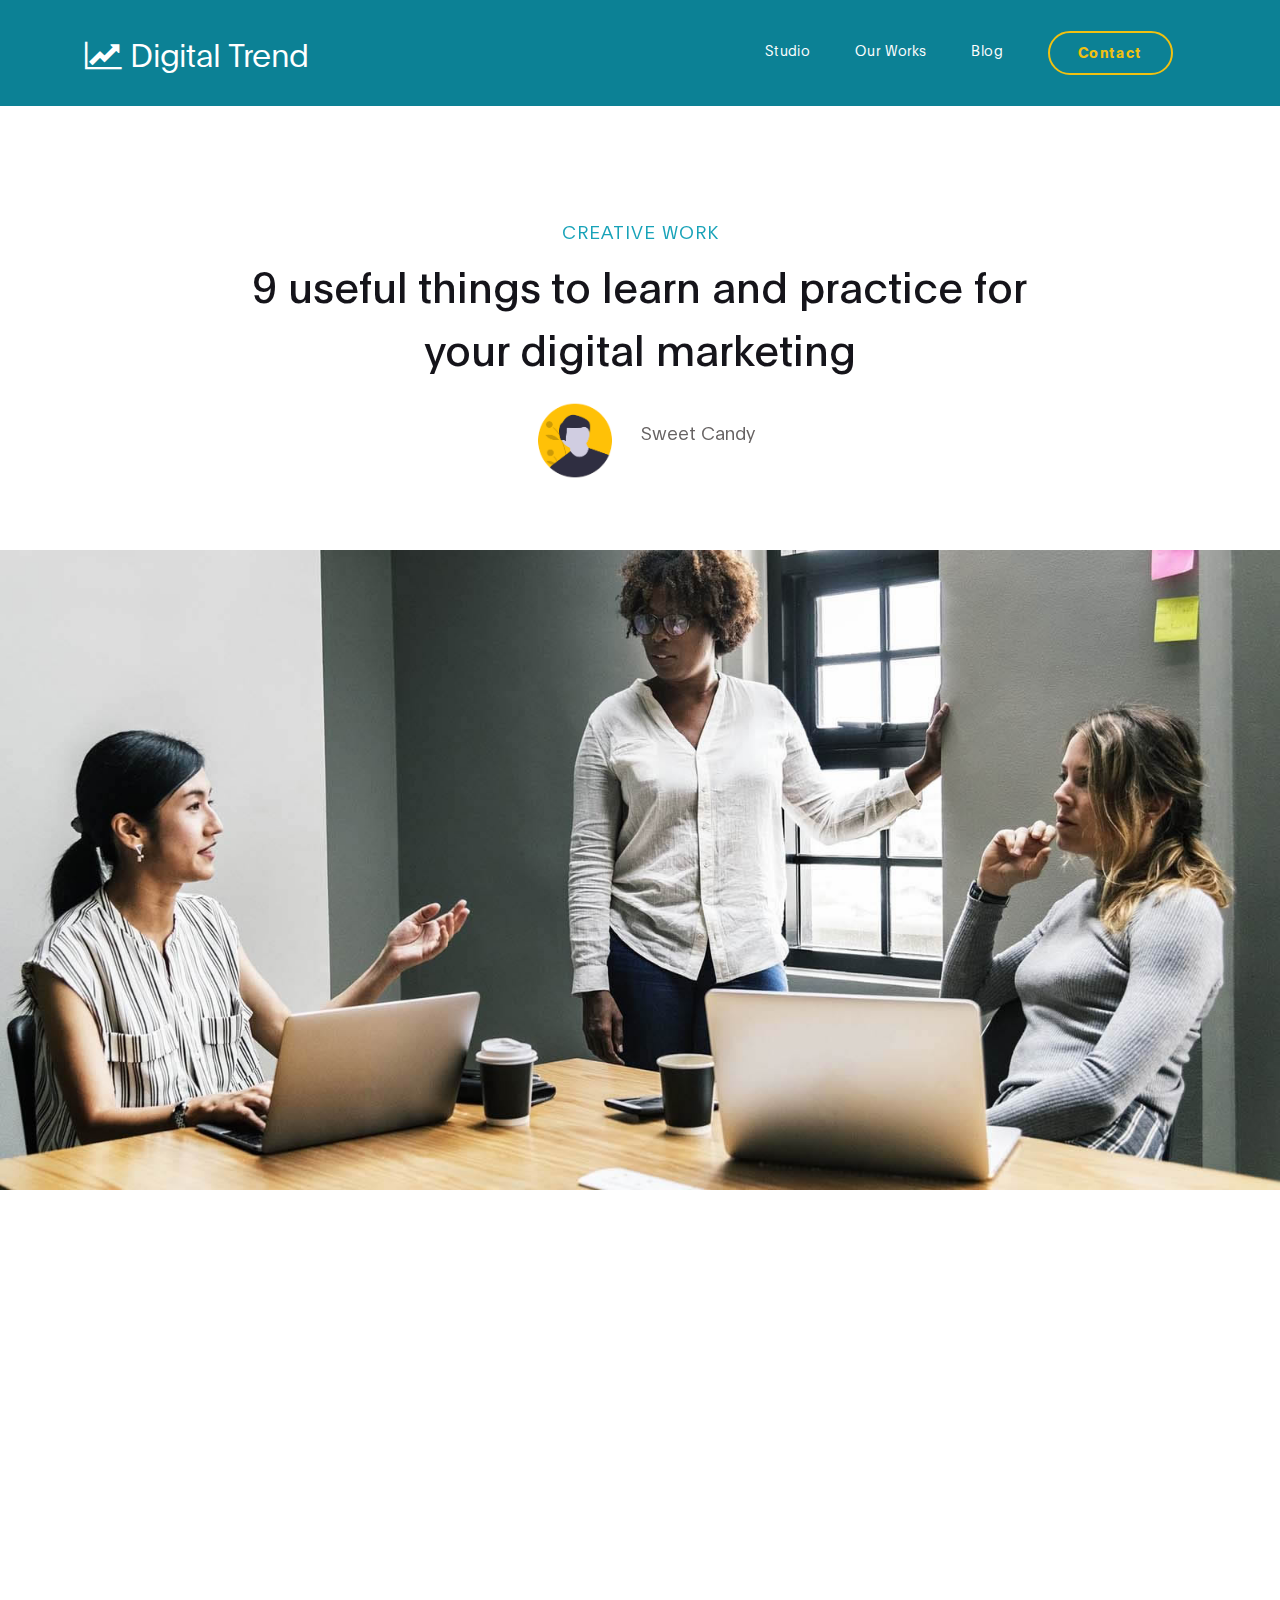
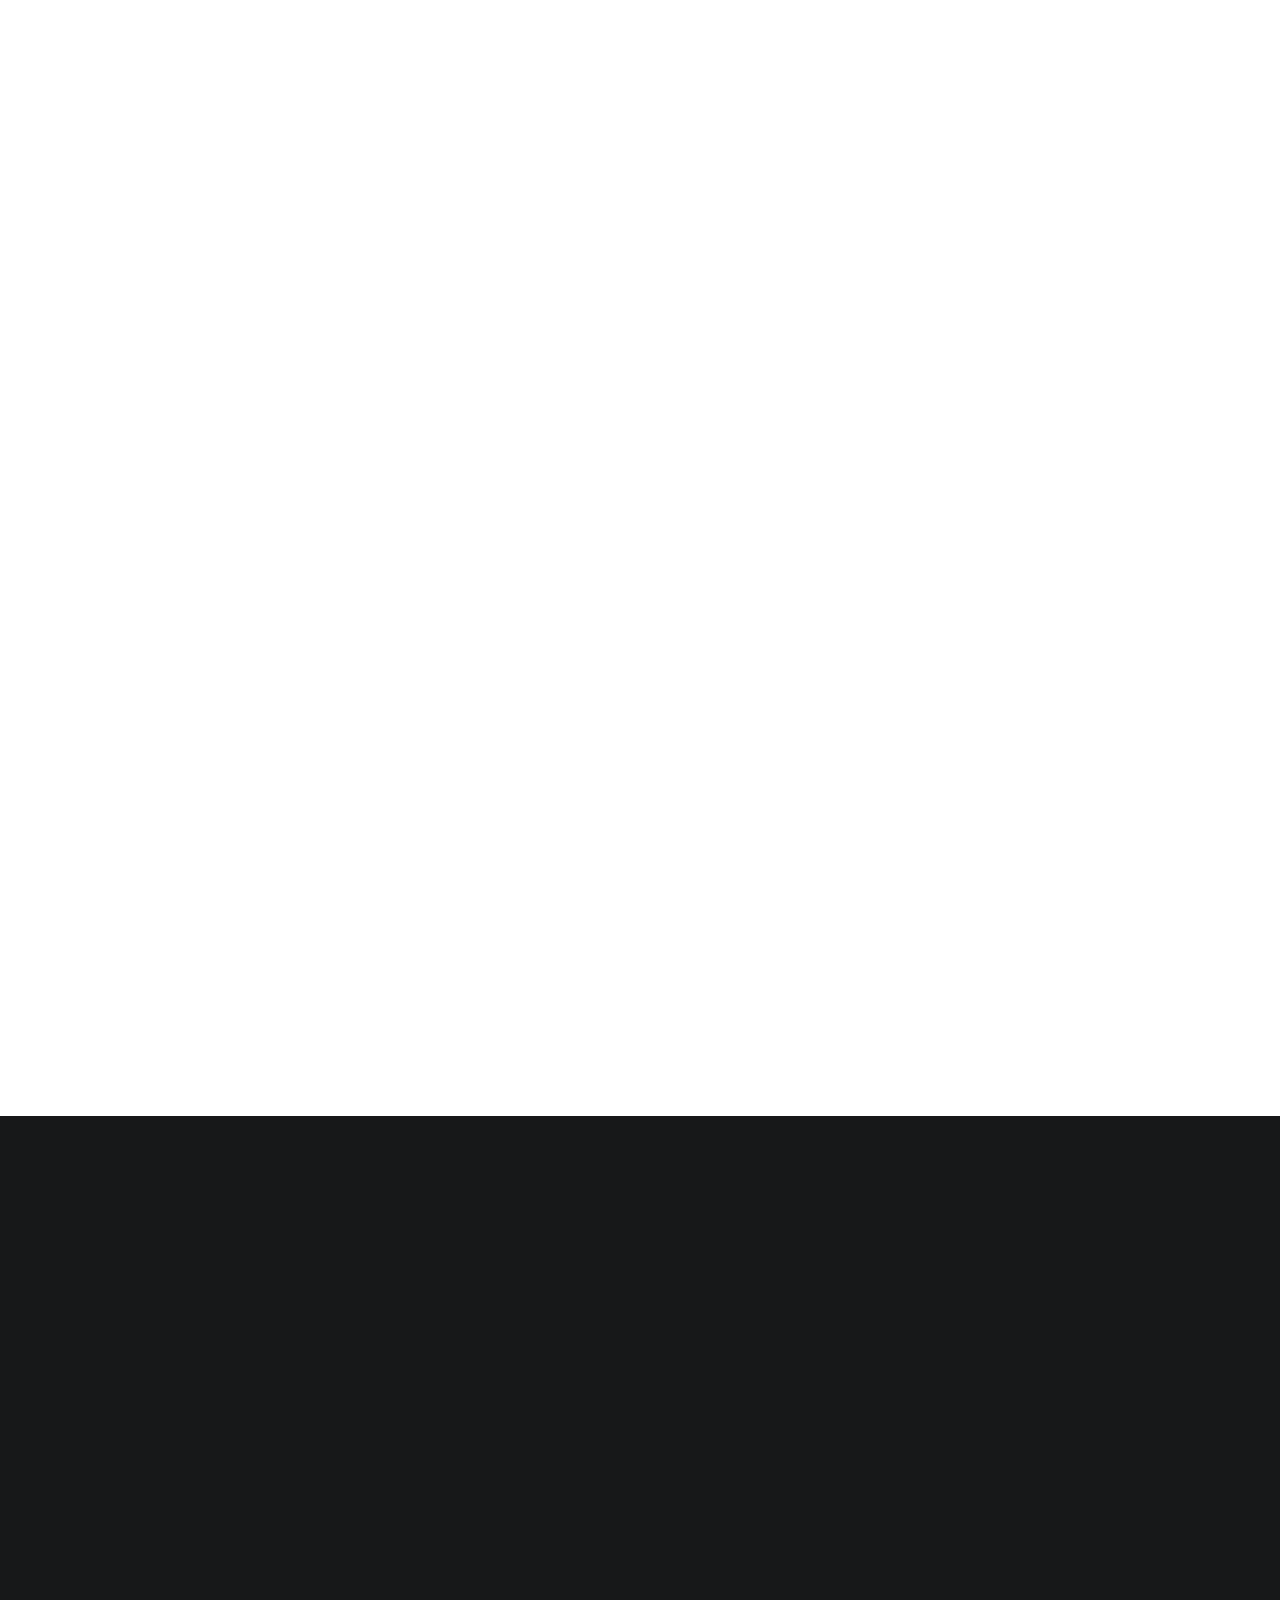
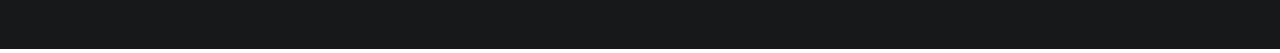
==== blog-detail.html @ d40c6dc2 "Initial commit" ====
<!DOCTYPE html>
<html lang="en">
<head>

     <title>Digital Trend - Blog Detail</title>
<!--

DIGITAL TREND

https://templatemo.com/tm-538-digital-trend

-->
     <meta charset="UTF-8">
     <meta http-equiv="X-UA-Compatible" content="IE=Edge">
     <meta name="description" content="">
     <meta name="keywords" content="">
     <meta name="author" content="">
     <meta name="viewport" content="width=device-width, initial-scale=1, maximum-scale=1">

     <link rel="stylesheet" href="css/bootstrap.min.css">
     <link rel="stylesheet" href="css/font-awesome.min.css">
     <link rel="stylesheet" href="css/aos.css">
     <link rel="stylesheet" href="css/owl.carousel.min.css">
     <link rel="stylesheet" href="css/owl.theme.default.min.css">

     <!-- MAIN CSS -->
     <link rel="stylesheet" href="css/templatemo-digital-trend.css">

</head>
<body>

     <!-- MENU BAR -->
    <nav class="navbar navbar-expand-lg position-relative">
        <div class="container">
            <a class="navbar-brand" href="index.html">
              <i class="fa fa-line-chart"></i>
              Digital Trend
            </a>

            <button class="navbar-toggler" type="button" data-toggle="collapse" data-target="#navbarNav" aria-controls="navbarNav" aria-expanded="false"
                aria-label="Toggle navigation">
                <span class="navbar-toggler-icon"></span>
            </button>

            <div class="collapse navbar-collapse" id="navbarNav">
                <ul class="navbar-nav ml-auto">
                    <li class="nav-item">
                        <a href="index.html#about" class="nav-link">Studio</a>
                    </li>
                    <li class="nav-item">
                        <a href="index.html#project" class="nav-link">Our Works</a>
                    </li>
                    <li class="nav-item">
                        <a href="blog.html" class="nav-link">Blog</a>
                    </li>
                    <li class="nav-item">
                        <a href="contact.html" class="nav-link contact">Contact</a>
                    </li>
                </ul>
            </div>
        </div>
    </nav>


     <!-- BLOG DETAIL -->
     <section class="project-detail section-padding-half">
          <div class="container">
               <div class="row">

                    <div class="col-lg-9 mx-auto col-md-10 col-12 mt-lg-5 text-center" data-aos="fade-up">
                      <h4 class="blog-category text-info">Creative Work</h4>
                      
                      <h1>9 useful things to learn and practice for your digital marketing</h1>

                      <div class="client-info">
                          <div class="d-flex justify-content-center align-items-center mt-3">
                            <img src="images/project/project-detail/male-avatar.png" class="img-fluid" alt="male avatar">

                            <p>Sweet Candy</p>
                          </div>
                      </div>
                    </div>

               </div>
          </div>
     </section>


     <div class="full-image text-center" data-aos="zoom-in">
       <img src="images/blog/blog-header-image.jpg" class="img-fluid" alt="blog header">
     </div>


     <!-- BLOG DETAIL -->
     <section class="project-detail">
          <div class="container">
               <div class="row">

                  <div class="col-lg-9 mx-auto col-md-11 col-12 my-5 pt-3" data-aos="fade-up">

                    <h2 class="mb-3">Etiam quis metus elementum, tempor risus vel, condimentum orci.</h2>

                    <p>Mauris in convallis nunc, non facilisis arcu. Nunc sapien nulla, interdum at diam non, aliquam vestibulum leo. Fusce laoreet malesuada ante, consectetur consequat ante tempor et. Quisque ac risus ligula.</p>

                    <p>Suspendisse bibendum tortor at est placerat auctor. Phasellus tortor est, bibendum eu ex eu, tincidunt efficitur nunc. Orci varius natoque penatibus et magnis dis parturient montes, nascetur ridiculus mus.</p>

                    <ul class="list-detail py-3">
                      <li><span>Quisque at condimentum est. Duis sollicitudin urna id elit pulvinar placerat. Ut ac dui in ex vulputate dictum.</span></li>

                      <li><span>Mauris vitae tellus nisi. Morbi rutrum lacus sit amet volutpat viverra.</span></li>

                      <li><span> Integer maximus sem ut ipsum blandit elementum. Nullam sollicitudin accumsan commodo.</span></li>
                    </ul>

                    <p>Sed leo nisl, posuere at molestie ac, suscipit auctor mauris. Etiam quis metus elementum, tempor risus vel, condimentum orci.</p>

                    <h2 class="mt-5 mb-3">Curabitur tempus vel libero lobortis feugiat</h2>

                    <p>Orci varius natoque penatibus et magnis dis parturient montes, nascetur ridiculus mus. Mauris in convallis nunc, non facilisis arcu. Nunc sapien nulla, interdum at diam non, aliquam vestibulum leo.</p>

                    <blockquote>Phasellus dapibus ex sed dolor blandit, efficitur iaculis ipsum scelerisque. Cras elementum nibh id felis sagittis, sit amet pellentesque ligula porttitor. Fusce laoreet malesuada ante, consectetur consequat ante tempor et. Quisque ac risus ligula.</blockquote>
                    </div>
               </div>

              <div class="col-lg-8 mx-auto mb-5 pb-5 col-12" data-aos="fade-up">

                <h3 class="my-3" data-aos="fade-up">Leave a comment</h3>

                <form action="#" method="get"  class="contact-form" data-aos="fade-up" data-aos-delay="300" role="form">
                  <div class="row">
                    <div class="col-lg-6 col-12">
                      <input type="text" class="form-control" name="name" placeholder="Name">
                    </div>

                    <div class="col-lg-6 col-12">
                      <input type="email" class="form-control" name="email" placeholder="Email">
                    </div>

                    <div class="col-lg-12 col-12">
                      <textarea class="form-control" rows="6" name="message" placeholder="Message"></textarea>
                    </div>

                    <div class="col-lg-5 mx-auto col-7">
                      <button type="submit" class="form-control" id="submit-button" name="submit">Submit Comment</button>
                    </div>
                  </div>
                </form>
              </div>
              
          </div>
          
     </section>


    <footer class="site-footer">
      <div class="container">
        <div class="row">

          <div class="col-lg-5 mx-lg-auto col-md-8 col-10">
            <h1 class="text-white" data-aos="fade-up" data-aos-delay="100">We make creative <strong>brands</strong> only.</h1>
          </div>

          <div class="col-lg-3 col-md-6 col-12" data-aos="fade-up" data-aos-delay="200">
            <h4 class="my-4">Contact Info</h4>

            <p class="mb-1">
              <i class="fa fa-phone mr-2 footer-icon"></i> 
              +99 080 070 4224
            </p>

            <p>
              <a href="#">
                <i class="fa fa-envelope mr-2 footer-icon"></i>
                hello@company.com
              </a>
            </p>
          </div>

          <div class="col-lg-3 col-md-6 col-12" data-aos="fade-up" data-aos-delay="300">
            <h4 class="my-4">Our Studio</h4>

            <p class="mb-1">
              <i class="fa fa-home mr-2 footer-icon"></i> 
              Av. Lúcio Costa - Barra da Tijuca, Rio de Janeiro - RJ, Brazil
            </p>
          </div>

          <div class="col-lg-4 mx-lg-auto text-center col-md-8 col-12" data-aos="fade-up" data-aos-delay="400">
            <p class="copyright-text">Copyright &copy; 2020 Your Company
            <br>
            <a rel="nofollow noopener" href="https://templatemo.com">Design: TemplateMo</a></p>
          </div>

          <div class="col-lg-4 mx-lg-auto col-md-6 col-12" data-aos="fade-up" data-aos-delay="500">
            
            <ul class="footer-link">
              <li><a href="#">Stories</a></li>
              <li><a href="#">Work with us</a></li>
              <li><a href="#">Privacy</a></li>
            </ul>
          </div>

          <div class="col-lg-3 mx-lg-auto col-md-6 col-12" data-aos="fade-up" data-aos-delay="600">
            <ul class="social-icon">
              <li><a href="#" class="fa fa-instagram"></a></li>
              <li><a href="#" class="fa fa-twitter"></a></li>
              <li><a href="#" class="fa fa-dribbble"></a></li>
              <li><a href="#" class="fa fa-behance"></a></li>
            </ul>
          </div>

        </div>
      </div>
    </footer>


     <!-- SCRIPTS -->
     <script src="js/jquery.min.js"></script>
     <script src="js/bootstrap.min.js"></script>
     <script src="js/aos.js"></script>
     <script src="js/owl.carousel.min.js"></script>
     <script src="js/custom.js"></script>

</body>
</html>
---- css/templatemo-digital-trend.css ----
/*

DIGITAL TREND

https://templatemo.com/tm-538-digital-trend

*/
  
  @font-face {
      font-family: 'Plain-Regular';
      src: url('../fonts/Plain-Regular.woff2') format('woff2'),
          url('../fonts/Plain-Regular.woff') format('woff');
      font-weight: normal;
      font-style: normal;
  }

  @font-face {
      font-family: 'Plain-Light';
      src: url('../fonts/Plain-Light.woff2') format('woff2'),
          url('../fonts/Plain-Light.woff') format('woff');
      font-weight: bold;
      font-style: normal;
  }

  @font-face {
      font-family: 'Plain-Bold';
      src: url('../fonts/Plain-Bold.woff2') format('woff2'),
          url('../fonts/Plain-Bold.woff') format('woff');
      font-weight: bold;
      font-style: normal;
  }

  :root {
    --primary-color:        #057a8d;
    --secondary-color:      #f1c111;
    --white-color:          #ffffff;
    --dark-color:           #171819;
    --project-bg:           #f0f8ff;
    --menu-bg:              #0c8195;

    --title-color:          #15141a;
    --gray-color:           #909090;
    --link-color:           #404040;
    --p-color:              #666262;

    --base-font-family:     'Plain-Light', sans-serif;
    --title-font-family:    'Plain-Regular', sans-serif;
    --font-bold-family:     'Plain-Bold', sans-serif;
    --font-weight-bold:     bold;

    --h1-font-size:         42px;
    --h2-font-size:         32px;
    --h3-font-size:         24px;
    --p-font-size:          18px;
    --base-font-size:       16px;
    --menu-font-size:       14px;

    --border-radius-large:  100px;
    --border-radius-small:  5px;
  }

  body {
    background: var(--white-color);
    font-family: var(--base-font-family);
  }


  /*---------------------------------------
     TYPOGRAPHY              
  -----------------------------------------*/

  h1,h2,h3,h4,h5,h6 {
    font-family: var(--title-font-family);
    line-height: inherit;
  }

  h1 {
    color: var(--title-color);
    font-size: var(--h1-font-size);
  }

  h2 {
    font-size: var(--h2-font-size);
    font-weight: 100;
  }

  h3 {
    font-size: var(--h3-font-size);
    font-weight: 100;
    margin-bottom: 0;
  }

  h4 {
    color: var(--gray-color);
    font-family: var(--base-font-family);
    font-size: var(--p-font-size);
    letter-spacing: 1px;
    text-transform: uppercase;
  }

  p {
    color: var(--p-color);
    font-size: var(--p-font-size);
    line-height: 1.5em;
  }

  b, 
  strong {
    letter-spacing: 0;
    color: var(--secondary-color);
  }


  /*  BLOCKQUOTES */
  .quote {
    position: relative;
    margin: 0;
  }

  .quote::after {
    content: "“";
    position: absolute;
    bottom: -80px;
    left: 20px;
    font-family: times;
    color: var(--gray-color);
    font-weight: var(--font-weight-bold);
    font-size: 14em;
    line-height: 0;
    opacity: 0.10;
  }

  blockquote {
    border-left: 5px solid rgba(0,0,0,0.05);
    display: block;
    margin: 42px 0;
    padding: 14px 22px;
    color: rgba(0,0,0,0.5);
  }


  /* BUTTON */
  .custom-btn {
    background: transparent;
    border: 2px solid var(--dark-color);
    border-radius: var(--border-radius-large);
    padding: 12px 26px 14px 26px;
    color: var(--dark-color);
    font-family: var(--title-font-family);
    font-size: var(--p-font-size);
    white-space: nowrap;
  }

  .custom-btn.btn-bg {
    background: var(--white-color);
    color: var(--primary-color);
    border-color: transparent;
	transition: all .3s ease;
  }
  
  .custom-btn:hover,
  .custom-btn:focus {
    background: var(--dark-color);
    color: var(--white-color);
    border-color: transparent;
  }


  /*---------------------------------------
     GENERAL               
  -----------------------------------------*/

  * {
    -webkit-box-sizing: border-box;
    -moz-box-sizing: border-box;
    box-sizing: border-box;
  }

  *::before,
  *::after {
    -webkit-box-sizing: border-box;
    -moz-box-sizing: border-box;
    box-sizing: border-box;
  }

  a {
    color: var(--link-color);
    font-weight: normal;
    text-decoration: none;
  }

  a:hover, 
  a:active, 
  a:focus {
    color: var(--secondary-color);
    outline: none;
    text-decoration: none;
  }

  ::selection {
    background: var(--secondary-color);
    color: var(--white-color);
  }

  .section-padding {
    padding: 8em 0;
  }
  .section-padding-half {
    padding: 4em 0;
  }

  .google-map iframe {
    display: block;
    width: 100%;
  }



  /*---------------------------------------
    MENU             
  -----------------------------------------*/

  .navbar {
    background: var(--menu-bg);
    z-index: 2;
    top: 0;
    right: 0;
    left: 0;
    padding: 1.5em;
  }

  .navbar-brand {
    color: var(--white-color);
    font-size: var(--h2-font-size);
  }

  .nav-link {
    color: var(--white-color);
    font-size: var(--menu-font-size);
    letter-spacing: 0.4px;
    margin: 0 1.6em;
    padding: 0.6em;
  }

  .nav-link.active,
  .nav-link:hover {
    color: var(--secondary-color);
  }

  .navbar-expand-lg .navbar-nav .nav-link {
    padding-right: 0;
    padding-left: 0;
  }

  .navbar-expand-lg .navbar-nav .nav-link.contact {
    border: 2px solid var(--secondary-color);
    border-radius: var(--border-radius-large);
    color: var(--secondary-color);
    font-family: var(--font-bold-family);
    padding: 0.6em 2em 0.8em 2em;
  }

  .navbar-expand-lg .navbar-nav .nav-link.contact:hover,
  .navbar-expand-lg .navbar-nav .nav-link.contact.active {
    background: var(--secondary-color);
    color: var(--white-color);
  }

  .navbar-nav .navbar-toggler-icon {
    background: none;
  }

  .navbar-toggler {
    border: 0;
    padding: 0;
    cursor: pointer;
    margin: 0 10px 0 0;
    width: 30px;
    height: 35px;
    outline: none;
  }

  .navbar-toggler:focus {
    outline: none;
  }

  .navbar-toggler[aria-expanded="true"] .navbar-toggler-icon {
    background: transparent;
  }

  .navbar-toggler[aria-expanded="true"] .navbar-toggler-icon::before,
  .navbar-toggler[aria-expanded="true"] .navbar-toggler-icon::after {
    transition: top 300ms 50ms ease, -webkit-transform 300ms 350ms ease;
    transition: top 300ms 50ms ease, transform 300ms 350ms ease;
    transition: top 300ms 50ms ease, transform 300ms 350ms ease, -webkit-transform 300ms 350ms ease;
    top: 0;
  }

  .navbar-toggler[aria-expanded="true"] .navbar-toggler-icon::before {
    transform: rotate(45deg);
  }

  .navbar-toggler[aria-expanded="true"] .navbar-toggler-icon::after {
    transform: rotate(-45deg);
  }

  .navbar-toggler .navbar-toggler-icon {
    background: var(--white-color);
    transition: background 10ms 300ms ease;
    display: block;
    width: 30px;
    height: 2px;
    position: relative;
  }

  .navbar-toggler .navbar-toggler-icon::before,
  .navbar-toggler .navbar-toggler-icon::after {
    transition: top 300ms 350ms ease, -webkit-transform 300ms 50ms ease;
    transition: top 300ms 350ms ease, transform 300ms 50ms ease;
    transition: top 300ms 350ms ease, transform 300ms 50ms ease, -webkit-transform 300ms 50ms ease;
    position: absolute;
    right: 0;
    left: 0;
    background: var(--white-color);
    width: 30px;
    height: 2px;
    content: '';
  }

  .navbar-toggler .navbar-toggler-icon::before {
    top: -8px;
  }

  .navbar-toggler .navbar-toggler-icon::after {
    top: 8px;
  }



  /*---------------------------------------
     HERO              
  -----------------------------------------*/

  .hero {
    position: relative;
    padding: 5em 0;
    overflow: hidden;
  }

  .hero-bg {
    background: linear-gradient(170deg, var(--primary-color) 64%, var(--white-color) 30%);
  }

  .hero-image {
    position: relative;
    top: 2em;
  }



  /*---------------------------------------
     PROJECT              
  -----------------------------------------*/

  .project {
    background: var(--project-bg);
  }

  .project-wrapper {
    position: relative;
  }

  .project-wrapper img {
    border-radius: var(--border-radius-small);
  }

  .project-info {
    background: var(--white-color);
    border-radius: var(--border-radius-small);
    position: absolute;
    bottom: 32px;
    right: 32px;
    left: 32px;
    width: 90%;
    padding: 32px;
  }

  .project-info small {
    font-family: Plain-Bold;
    color: var(--gray-color);
    position: relative;
    top: 2px;
  }

  .project-info a {
    color: var(--primary-color);
  }

  .project-info .project-icon {
    background: var(--primary-color);
  }

  .project-icon {
    position: absolute;
    right: 30px;
    top: 40px;
    background: var(--dark-color);
    border-radius: var(--border-radius-large);
    color: var(--white-color);
    font-size: var(--h2-font-size);
    width: 40px;
    height: 40px;
    line-height: 40px;
    text-align: center;
    padding-left: 5px;
  }

  .owl-theme .owl-dots .owl-dot {
    outline: none;
  }

  .owl-theme .owl-dots .owl-dot span {
    background: var(--gray-color);
    width: 50px;
    height: 3px;
    margin:  35px 5px;
  }

  .owl-theme .owl-dots .owl-dot.active span, 
  .owl-theme .owl-dots .owl-dot:hover span {
    background: var(--secondary-color);
  }

  .list-detail {
    margin-left: 1em;
    padding-left: 1em;
    position: relative;
  }

  .list-detail li {
    display: block;
    list-style: none;
    margin: 0.6em 0 0 0.8em;
  }

  .list-detail li::before {
    content: "";
    width: 0;
    height: 0;
    border-width: 0 16px 16px 0;
    border-color: transparent var(--secondary-color) transparent transparent;
    border-style: solid;
    position: absolute;
    left: 0;
  }

  .list-detail span {
    position: relative;
    bottom: 5px;
  }

  .client-info img {
    width: 100px;
    margin-right: 1em;
  }



  /*---------------------------------------
      ABOUT            
  -----------------------------------------*/

  .about {
    position: relative;
    overflow: hidden;
  }

  .about-image img {
    display: block;
    margin: 0 auto;
  }



  /*---------------------------------------
      BLOG            
  -----------------------------------------*/

  .blog-header {
    border-radius: var(--border-radius-small);
    position: relative;
    overflow: hidden;
  }

  .blog-header img {
    border-radius: var(--border-radius-small);
    display: block;
  }

  .blog-header-info {
    background: linear-gradient(transparent,rgba(0,0,0,0.95));
    position: absolute;
    right: 0;
    left: 0;
    bottom: 0;
    padding: 2em;
  }

  .blog-header-info h3 {
    max-width: 80%;
  }

  .blog-header-info a {
    color: var(--white-color);
  }

  .blog-header-info a:hover {
    color: var(--secondary-color);
  }

  .blog-sidebar img {
    border-radius: var(--border-radius-small);
    width: 159px;
    margin-right: 22px;
  }

  .blog-sidebar h3 {
    font-size: 18px;
  }



  /*---------------------------------------
     CONTACT              
  -----------------------------------------*/

  .newsletter-form .form-control,
  .contact-form .form-control {
    box-shadow: none;
    background: var(--project-bg);
    border: 0;
    padding: 1.7em 1.3em;
    margin: 14px 0;
  }

  .newsletter-form button,
  .contact-form #submit-button {
    background: var(--primary-color);
    border-radius: var(--border-radius-large);
    color: var(--white-color);
    cursor: pointer;
    font-size: var(--p-font-size);
    line-height: 0px;
    padding: 1.5em 1.3em;
  }

  .newsletter-form button {
    background: var(--secondary-color);
  }



  /*---------------------------------------
     FOOTER              
  -----------------------------------------*/

  .site-footer {
    background: var(--dark-color);
    padding: 7em 0 6em 0;
  }

  .site-footer a {
    color: var(--p-color);
  }

  .site-footer a:hover,
  .footer-icon {
    color: var(--secondary-color);
  }

  .footer-link li {
    display: inline-block;
    list-style: none;
    margin: 0 10px;
  }

  .copyright-text,
  .footer-link,
  .site-footer .social-icon {
    margin-top: 6em;
  }

  .copyright-text {
    margin-top: 5.3em;
  }



  /*---------------------------------------
     SOCIAL ICON              
  -----------------------------------------*/

  .social-icon {
    position: relative;
    padding: 0;
    margin: 4em 0 0 0;
  }

  .social-icon li {
    display: inline-block;
    list-style: none;
  }

  .social-icon li a {
    text-decoration: none;
    display: inline-block;
    font-size: var(--base-font-size);
    margin: 10px;
    text-align: center;
  }



  /*---------------------------------------
     RESPONSIVE STYLES              
  -----------------------------------------*/

  @media screen and (min-width: 1200px) {

    .about-info h2 {
      max-width: 70%;
    }
  }

  @media screen and (min-width: 991px) {

    .project h2 {
      max-width: 32%;
      margin: 0 auto;
    }
  }

  @media screen and (max-width: 991px) {

    .hero {
      padding-top: 14em;
    }

    .hero-text {
      bottom: 2em;
    }

    .navbar {
      padding: 1em;
    }

    .navbar-collapse {
      text-align: center;
      padding: 2.5em 0;
    }

    .nav-link {
      display: inline-block;
    }

    .navbar-expand-lg .navbar-nav .nav-link.contact {
      margin: 1em 0;
    }

    .copyright-text, 
    .footer-link, 
    .site-footer .social-icon {
      margin-top: 3em;
      padding: 0;
      text-align: left;
    }
  }

  @media screen and (max-width: 767px) {

    h1 {
      font-size: 36px;
    }

    h2 {
      font-size: 28px;
    }

    h3 {
      font-size: 22px;
    }

    .project-info {
      right: 0;
      left: 0;
      margin: 0 auto;
    }

    .footer-link, 
    .site-footer .social-icon {
      margin-top: 1em;
    }

    .copyright-text {
      margin: 2.5em 0 1em 0;
    }

    .footer-link li {
      margin-left: 0;
    }
  }
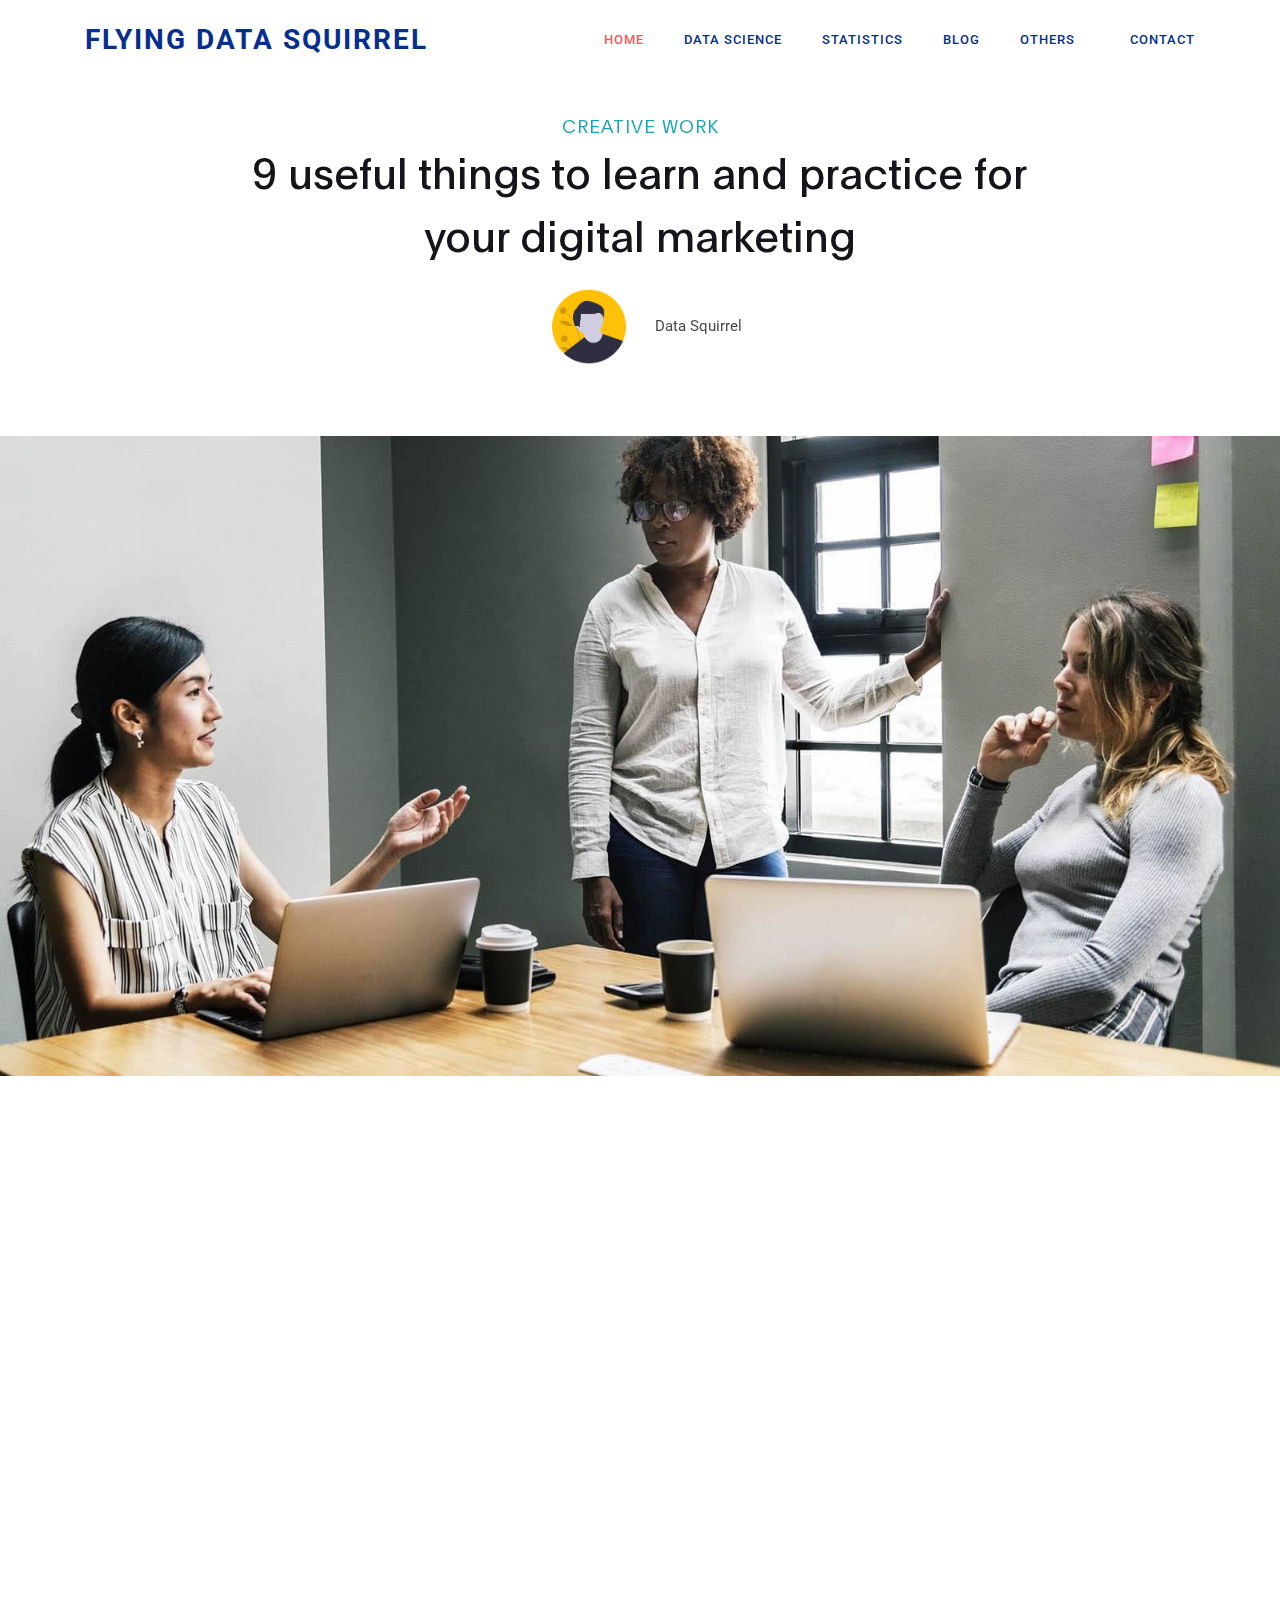
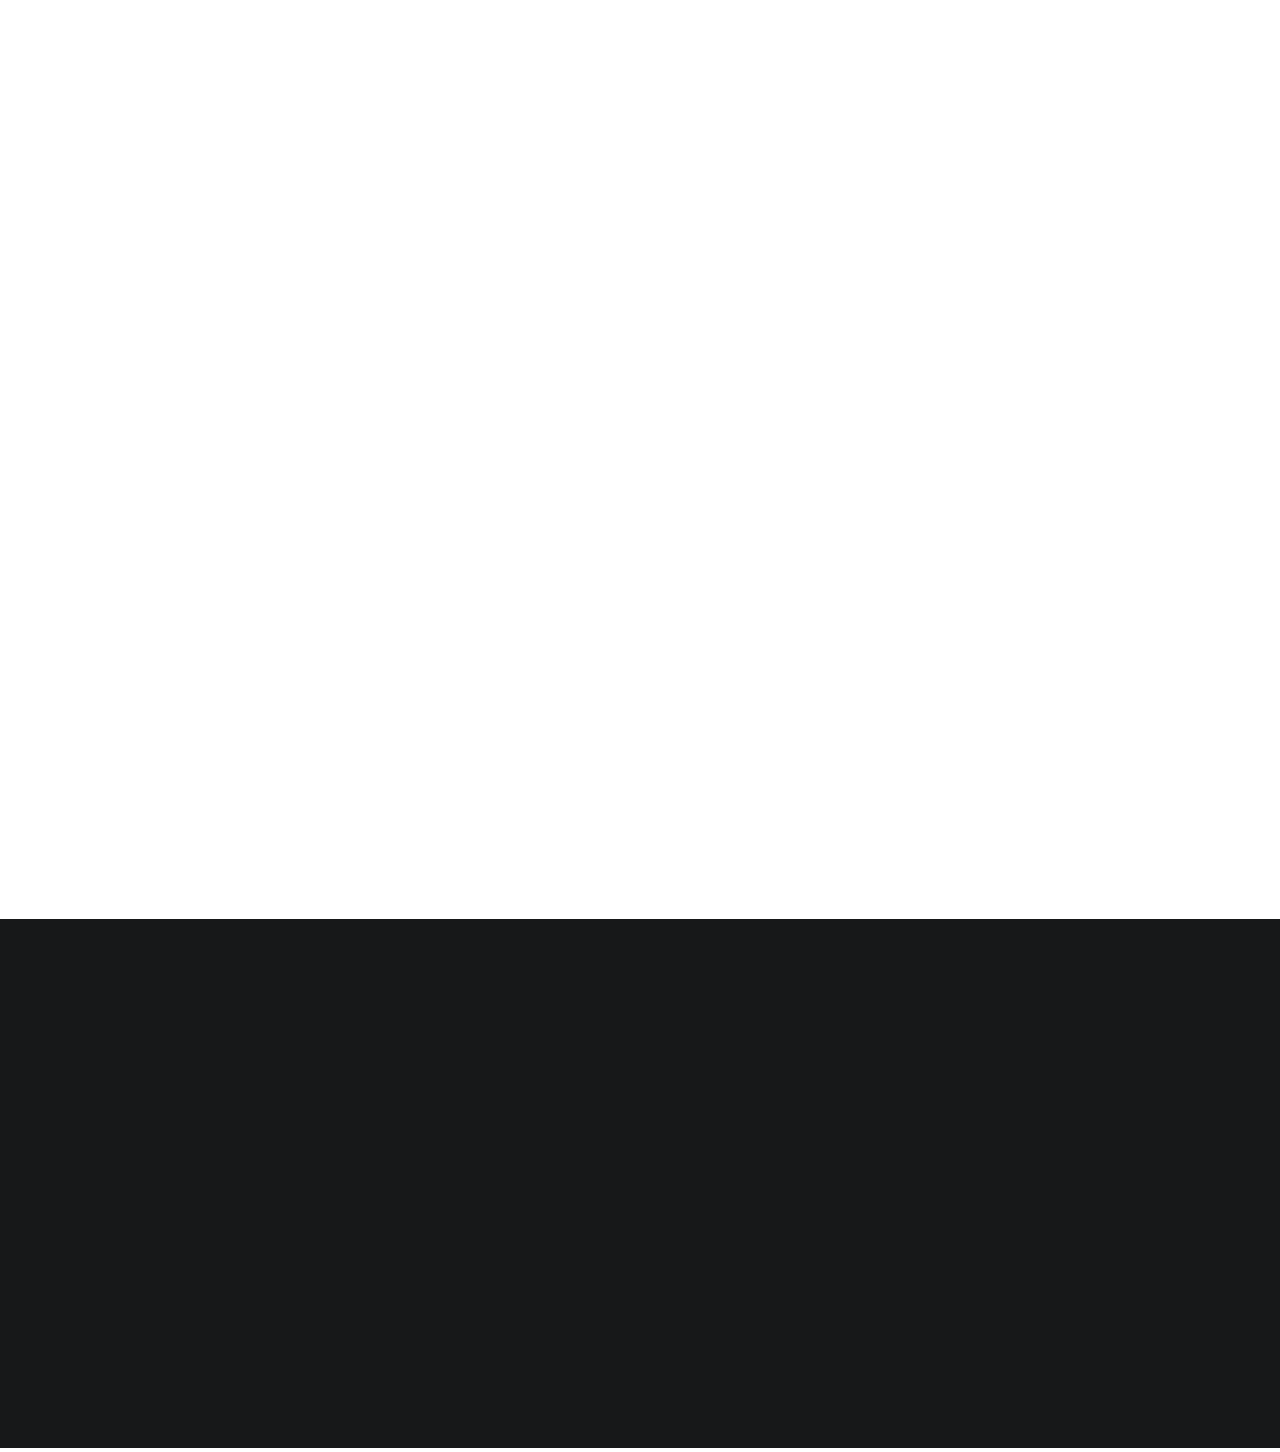
==== commit bd719027: "make some changes" ====
--- a/blog-detail.html
+++ b/blog-detail.html
@@ -2,7 +2,7 @@
 <html lang="en">
 <head>
 
-     <title>Digital Trend - Blog Detail</title>
+     <title>Flying Data Squirrel</title>
 <!--
 
 DIGITAL TREND
@@ -22,44 +22,55 @@
      <link rel="stylesheet" href="css/aos.css">
      <link rel="stylesheet" href="css/owl.carousel.min.css">
      <link rel="stylesheet" href="css/owl.theme.default.min.css">
+	 
+	 <link rel="stylesheet" type="text/css" href="css/bootstrap.min.css">
+    <link rel="stylesheet" type="text/css" href="css/font-awesome.css">
+    <link rel="stylesheet" type="text/css" href="css/templatemo-art-factory.css">
+    <link rel="stylesheet" type="text/css" href="css/owl-carousel.css">
 
      <!-- MAIN CSS -->
      <link rel="stylesheet" href="css/templatemo-digital-trend.css">
+	 <link rel="stylesheet" type="text/css" href="css/templatemo-art-factory.css">
 
 </head>
 <body>
 
-     <!-- MENU BAR -->
-    <nav class="navbar navbar-expand-lg position-relative">
+    <!-- MENU BAR -->
+   <!-- ***** Header Area Start ***** -->
+    <header class="header-area header-sticky">
         <div class="container">
-            <a class="navbar-brand" href="index.html">
-              <i class="fa fa-line-chart"></i>
-              Digital Trend
-            </a>
-
-            <button class="navbar-toggler" type="button" data-toggle="collapse" data-target="#navbarNav" aria-controls="navbarNav" aria-expanded="false"
-                aria-label="Toggle navigation">
-                <span class="navbar-toggler-icon"></span>
-            </button>
-
-            <div class="collapse navbar-collapse" id="navbarNav">
-                <ul class="navbar-nav ml-auto">
-                    <li class="nav-item">
-                        <a href="index.html#about" class="nav-link">Studio</a>
-                    </li>
-                    <li class="nav-item">
-                        <a href="index.html#project" class="nav-link">Our Works</a>
-                    </li>
-                    <li class="nav-item">
-                        <a href="blog.html" class="nav-link">Blog</a>
-                    </li>
-                    <li class="nav-item">
-                        <a href="contact.html" class="nav-link contact">Contact</a>
-                    </li>
-                </ul>
+            <div class="row">
+                <div class="col-12">
+                    <nav class="main-nav">
+                        <!-- ***** Logo Start ***** -->
+                        <a href="index.html" class="logo1">Flying Data Squirrel</a>
+                        <!-- ***** Logo End ***** -->
+                        <!-- ***** Menu Start ***** -->
+                        <ul class="nav">
+                            <li class="scroll-to-section"><a href="#welcome" class="active">Home</a></li>
+                            <li class="scroll-to-section"><a href="#about">Data Science</a></li>
+                            <li class="scroll-to-section"><a href="#project">Statistics</a></li>
+                            <li class="scroll-to-section"><a href="blog.html">Blog</a></li>
+                            <li class="submenu">
+                                <a href="javascript:;">Others</a>
+                                <ul>
+                                    <li><a href="">About Us</a></li>
+                                    <li><a href="">Features</a></li>
+                                    <li><a href="">FAQ's</a></li>
+                                    <li><a href="">Blog</a></li>
+                                </ul>
+                            </li>
+                            <li class="scroll-to-section"><a href="contact.html">Contact</a></li>
+                        </ul>
+                        <a class='menu-trigger'>
+                            <span>Menu</span>
+                        </a>
+                        <!-- ***** Menu End ***** -->
+                    </nav>
+                </div>
             </div>
         </div>
-    </nav>
+    </header>
 
 
      <!-- BLOG DETAIL -->
@@ -76,7 +87,7 @@
                           <div class="d-flex justify-content-center align-items-center mt-3">
                             <img src="images/project/project-detail/male-avatar.png" class="img-fluid" alt="male avatar">
 
-                            <p>Sweet Candy</p>
+                            <p>Data Squirrel</p>
                           </div>
                       </div>
                     </div>
@@ -157,55 +168,55 @@
         <div class="row">
 
           <div class="col-lg-5 mx-lg-auto col-md-8 col-10">
-            <h1 class="text-white" data-aos="fade-up" data-aos-delay="100">We make creative <strong>brands</strong> only.</h1>
+            <h1 class="text-white" data-aos="fade-up" data-aos-delay="100">We make learning <strong>simple and easy</strong> for you.</h1>
           </div>
 
           <div class="col-lg-3 col-md-6 col-12" data-aos="fade-up" data-aos-delay="200">
             <h4 class="my-4">Contact Info</h4>
 
-            <p class="mb-1">
+           <!-- <p class="mb-1">
               <i class="fa fa-phone mr-2 footer-icon"></i> 
               +99 080 070 4224
-            </p>
+            </p> -->
 
             <p>
               <a href="#">
                 <i class="fa fa-envelope mr-2 footer-icon"></i>
-                hello@company.com
+                flyingdatasquirrel@gmail.com
               </a>
             </p>
           </div>
 
           <div class="col-lg-3 col-md-6 col-12" data-aos="fade-up" data-aos-delay="300">
-            <h4 class="my-4">Our Studio</h4>
+            <h4 class="my-4">Our Learning Sky</h4>
 
             <p class="mb-1">
               <i class="fa fa-home mr-2 footer-icon"></i> 
-              Av. Lúcio Costa - Barra da Tijuca, Rio de Janeiro - RJ, Brazil
+              Pune,India
             </p>
           </div>
 
           <div class="col-lg-4 mx-lg-auto text-center col-md-8 col-12" data-aos="fade-up" data-aos-delay="400">
-            <p class="copyright-text">Copyright &copy; 2020 Your Company
+            <p class="copyright-text">Copyright &copy; 2020 Flying Data Squirrel
             <br>
-            <a rel="nofollow noopener" href="https://templatemo.com">Design: TemplateMo</a></p>
+           <!-- <a rel="nofollow noopener" href="https://templatemo.com">Design: TemplateMo</a></p>  -->
           </div>
 
           <div class="col-lg-4 mx-lg-auto col-md-6 col-12" data-aos="fade-up" data-aos-delay="500">
             
             <ul class="footer-link">
-              <li><a href="#">Stories</a></li>
-              <li><a href="#">Work with us</a></li>
+              <li><a href="#">Home</a></li>
+              <li><a href="#">Learn with us</a></li>
               <li><a href="#">Privacy</a></li>
             </ul>
           </div>
 
           <div class="col-lg-3 mx-lg-auto col-md-6 col-12" data-aos="fade-up" data-aos-delay="600">
             <ul class="social-icon">
-              <li><a href="#" class="fa fa-instagram"></a></li>
-              <li><a href="#" class="fa fa-twitter"></a></li>
-              <li><a href="#" class="fa fa-dribbble"></a></li>
-              <li><a href="#" class="fa fa-behance"></a></li>
+              <li><a href="https://www.instagram.com/gotoinfinite8" class="fa fa-instagram"></a></li>
+              <li><a href="https://www.instagram.com/gotoinfinite8" class="fa fa-twitter"></a></li>
+              <li><a href="https://www.instagram.com/gotoinfinite8" class="fa fa-dribbble"></a></li>
+              <li><a href="https://www.instagram.com/gotoinfinite8" class="fa fa-behance"></a></li>
             </ul>
           </div>
 
@@ -220,6 +231,22 @@
      <script src="js/aos.js"></script>
      <script src="js/owl.carousel.min.js"></script>
      <script src="js/custom.js"></script>
-
+     
+	 <!-- jQuery -->
+    <script src="js/jquery-2.1.0.min.js"></script>
+
+    <!-- Bootstrap -->
+    <script src="js/popper.js"></script>
+    <script src="js/bootstrap.min.js"></script>
+
+    <!-- Plugins -->
+    <script src="js/owl-carousel.js"></script>
+    <script src="js/scrollreveal.min.js"></script>
+    <script src="js/waypoints.min.js"></script>
+    <script src="js/jquery.counterup.min.js"></script>
+    <script src="js/imgfix.min.js"></script> 
+    
+    <!-- Global Init -->
+    <script src="assets/js/custom.js"></script>
 </body>
 </html>--- a/css/templatemo-art-factory.css
+++ b/css/templatemo-art-factory.css
@@ -0,0 +1,1484 @@
+/*
+
+ART FACTORY
+
+https://templatemo.com/tm-537-art-factory
+
+*/
+
+/* 
+---------------------------------------------
+Table of contents
+---------------------------------------------
+01. font & reset css
+02. reset
+03. global styles
+04. header
+05. welcome
+06. features
+07. team
+08. pricing
+09. blog
+10. contact
+11. footer
+12. preloader
+
+--------------------------------------------- 
+*/
+
+/* 
+---------------------------------------------
+font & reset css
+--------------------------------------------- 
+*/
+@import url("https://fonts.googleapis.com/css?family=Roboto:100,300,400,500,700,900");
+/* 
+---------------------------------------------
+reset
+--------------------------------------------- 
+*/
+html,
+body,
+div,
+span,
+applet,
+object,
+iframe,
+h1,
+h2,
+h3,
+h4,
+h5,
+h6,
+p,
+blockquote,
+div pre,
+a,
+abbr,
+acronym,
+address,
+big,
+cite,
+code,
+del,
+dfn,
+em,
+font,
+img,
+ins,
+kbd,
+q,
+s,
+samp,
+small,
+strike,
+strong,
+sub,
+sup,
+tt,
+var,
+b,
+u,
+i,
+center,
+dl,
+dt,
+dd,
+ol,
+ul,
+li,
+figure,
+header,
+nav,
+section,
+article,
+aside,
+footer,
+figcaption {
+  margin: 0;
+  padding: 0;
+  border: 0;
+  outline: 0;
+}
+
+.clearfix:after {
+  content: ".";
+  display: block;
+  clear: both;
+  visibility: hidden;
+  line-height: 0;
+  height: 0;
+}
+
+.clearfix {
+  display: inline-block;
+}
+
+html[xmlns] .clearfix {
+  display: block;
+}
+
+* html .clearfix {
+  height: 1%;
+}
+
+ul,
+li {
+  padding: 0;
+  margin: 0;
+  list-style: none;
+}
+
+header,
+nav,
+section,
+article,
+aside,
+footer,
+hgroup {
+  display: block;
+}
+
+* {
+  box-sizing: border-box;
+}
+
+html,
+body {
+  font-family: "Roboto", sans-serif;
+  font-weight: 400;
+  background-color: #fff;
+  font-size: 16px;
+  -ms-text-size-adjust: 100%;
+  -webkit-font-smoothing: antialiased;
+  -moz-osx-font-smoothing: grayscale;
+}
+
+a {
+  text-decoration: none !important;
+}
+
+h1,
+h2,
+h3,
+h4,
+h5,
+h6 {
+  margin-top: 0px;
+  margin-bottom: 0px;
+}
+
+ul {
+  margin-bottom: 0px;
+}
+
+p {
+  font-size: 15px;
+  line-height: 25px;
+  color: #4a4a4a;
+}
+
+/* 
+---------------------------------------------
+global styles
+--------------------------------------------- 
+*/
+html,
+body {
+  background: #fff;
+  font-family: "Roboto", sans-serif;
+}
+
+::selection {
+  background: #ff589e;
+  color: #fff;
+}
+
+::-moz-selection {
+  background: #ff589e;
+  color: #fff;
+}
+
+@media (max-width: 991px) {
+  html,
+  body {
+    overflow-x: hidden;
+  }
+  .mobile-top-fix {
+    margin-top: 30px;
+    margin-bottom: 0px;
+  }
+  .mobile-bottom-fix {
+    margin-bottom: 30px;
+  }
+  .mobile-bottom-fix-big {
+    margin-bottom: 60px;
+  }
+}
+
+a.main-button-slider {
+  font-size: 13px;
+  border-radius: 20px;
+  padding: 12px 20px;
+  background-color: #f55858;
+  text-transform: uppercase;
+  color: #fff;
+  letter-spacing: 0.25px;
+  -webkit-transition: all 0.3s ease 0s;
+  -moz-transition: all 0.3s ease 0s;
+  -o-transition: all 0.3s ease 0s;
+  transition: all 0.3s ease 0s;
+}
+
+a.main-button-slider:hover {
+  background-color: #0088e8;
+}
+
+a.main-button {
+  font-size: 13px;
+  border-radius: 20px;
+  padding: 12px 20px;
+  background-color: #00b4c6;
+  text-transform: uppercase;
+  color: #fff;
+  letter-spacing: 0.25px;
+  -webkit-transition: all 0.3s ease 0s;
+  -moz-transition: all 0.3s ease 0s;
+  -o-transition: all 0.3s ease 0s;
+  transition: all 0.3s ease 0s;
+}
+
+a.main-button:hover {
+  background-color: #0088e8;
+}
+
+button.main-button {
+  outline: none;
+  border: none;
+  cursor: pointer;
+  font-size: 13px;
+  border-radius: 20px;
+  padding: 10px 20px;
+  background-color: #f55858;
+  text-transform: uppercase;
+  color: #fff;
+  letter-spacing: 0.25px;
+  -webkit-transition: all 0.3s ease 0s;
+  -moz-transition: all 0.3s ease 0s;
+  -o-transition: all 0.3s ease 0s;
+  transition: all 0.3s ease 0s;
+}
+
+button.main-button:hover {
+  background-color: #0088e8;
+}
+
+.section-heading h2 {
+  text-align: center;
+  font-size: 48px;
+  font-weight: 300;
+  color: #232323;
+  margin-bottom: 20px;
+}
+
+.section-heading p {
+  font-size: 17px;
+  color: #777;
+  text-align: center;
+}
+
+/* 
+---------------------------------------------
+header
+--------------------------------------------- 
+*/
+
+.background-header {
+  background-color: #fff;
+  height: 80px !important;
+  position: fixed !important;
+  top: 0px;
+  left: 0px;
+  right: 0px;
+  box-shadow: 0px 0px 10px rgba(0, 0, 0, 0.15) !important;
+}
+
+.background-header .logo,
+.background-header .main-nav .nav li a {
+  color: #1e1e1e !important;
+}
+
+.background-header .main-nav .nav > li:hover > a {
+  color: #f55858 !important;
+}
+
+.background-header .main-nav .nav > li > ul > li:hover > a {
+  color: #f55858 !important;
+}
+
+.background-header .nav li a.active {
+  color: #f55858 !important;
+}
+
+.header-area {
+  position: absolute;
+  top: 0px;
+  left: 0px;
+  right: 0px;
+  z-index: 100;
+  height: 100px;
+  -webkit-transition: all 0.5s ease 0s;
+  -moz-transition: all 0.5s ease 0s;
+  -o-transition: all 0.5s ease 0s;
+  transition: all 0.5s ease 0s;
+}
+
+.header-area .main-nav {
+  min-height: 80px;
+  background: transparent;
+}
+
+.header-area .main-nav .logo {
+  line-height: 80px;
+  color: #fff;
+  font-size: 28px;
+  font-weight: 700;
+  text-transform: uppercase;
+  letter-spacing: 2px;
+  float: left;
+  -webkit-transition: all 0.3s ease 0s;
+  -moz-transition: all 0.3s ease 0s;
+  -o-transition: all 0.3s ease 0s;
+  transition: all 0.3s ease 0s;
+}
+.header-area .main-nav .logo1{
+  line-height: 80px;
+  color: #052f8e;
+  font-size: 28px;
+  font-weight: 700;
+  text-transform: uppercase;
+  letter-spacing: 2px;
+  float: left;
+  -webkit-transition: all 0.3s ease 0s;
+  -moz-transition: all 0.3s ease 0s;
+  -o-transition: all 0.3s ease 0s;
+  transition: all 0.3s ease 0s;
+}
+
+
+.header-area .main-nav .nav {
+  float: right;
+  margin-top: 27px;
+  margin-left: 20px;
+  margin-right: 0px;
+  -webkit-transition: all 0.3s ease 0s;
+  -moz-transition: all 0.3s ease 0s;
+  -o-transition: all 0.3s ease 0s;
+  transition: all 0.3s ease 0s;
+  position: relative;
+  z-index: 999;
+}
+
+.header-area .main-nav .nav li {
+  padding-left: 20px;
+  padding-right: 20px;
+}
+
+.header-area .main-nav .nav li:last-child {
+  padding-right: 0px;
+}
+
+.header-area .main-nav .nav li a {
+  display: block;
+  font-weight: 500;
+  font-size: 13px;
+  color: #fff;
+  text-transform: uppercase;
+  -webkit-transition: all 0.3s ease 0s;
+  -moz-transition: all 0.3s ease 0s;
+  -o-transition: all 0.3s ease 0s;
+  transition: all 0.3s ease 0s;
+  height: 40px;
+  line-height: 40px;
+  border: transparent;
+  letter-spacing: 1px;
+}
+
+.header-area .main-nav .nav li a{
+  display: block;
+  font-weight: 500;
+  font-size: 13px;
+  color: #052f8e;
+  text-transform: uppercase;
+  -webkit-transition: all 0.3s ease 0s;
+  -moz-transition: all 0.3s ease 0s;
+  -o-transition: all 0.3s ease 0s;
+  transition: all 0.3s ease 0s;
+  height: 40px;
+  line-height: 40px;
+  border: transparent;
+  letter-spacing: 1px;
+}
+
+.header-area .main-nav .nav li:hover a {
+  color: #f55858;
+}
+
+.header-area .main-nav .nav li.submenu {
+  position: relative;
+  padding-right: 35px;
+}
+
+.header-area .main-nav .nav li.submenu:after {
+  font-family: FontAwesome;
+  content: "\f107";
+  font-size: 12px;
+  color: #fff;
+  position: absolute;
+  right: 18px;
+  top: 12px;
+}
+
+.header-area.background-header .main-nav .nav li.submenu:after {
+  color: #000;
+}
+
+.header-area .main-nav .nav li.submenu ul {
+  position: absolute;
+  width: 200px;
+  box-shadow: 0 2px 28px 0 rgba(0, 0, 0, 0.06);
+  overflow: hidden;
+  top: 40px;
+  opacity: 0;
+  transform: translateY(-2em);
+  visibility: hidden;
+  z-index: -1;
+  transition: all 0.3s ease-in-out 0s, visibility 0s linear 0.3s,
+    z-index 0s linear 0.01s;
+}
+
+.header-area .main-nav .nav li.submenu ul li {
+  margin-left: 0px;
+  padding-left: 0px;
+  padding-right: 0px;
+}
+
+.header-area .main-nav .nav li.submenu ul li a {
+  display: block;
+  background: #fff;
+  color: #3b566e;
+  padding-left: 20px;
+  height: 40px;
+  line-height: 40px;
+  -webkit-transition: all 0.3s ease 0s;
+  -moz-transition: all 0.3s ease 0s;
+  -o-transition: all 0.3s ease 0s;
+  transition: all 0.3s ease 0s;
+  position: relative;
+  font-size: 13px;
+  border-bottom: 1px solid #f5f5f5;
+}
+
+.header-area .main-nav .nav li.submenu ul li a:before {
+  content: "";
+  position: absolute;
+  width: 0px;
+  height: 40px;
+  left: 0px;
+  top: 0px;
+  bottom: 0px;
+  -webkit-transition: all 0.3s ease 0s;
+  -moz-transition: all 0.3s ease 0s;
+  -o-transition: all 0.3s ease 0s;
+  transition: all 0.3s ease 0s;
+  background: #f55858;
+}
+
+.header-area .main-nav .nav li.submenu ul li a:hover {
+  background: #fff;
+  color: #f55858;
+  padding-left: 25px;
+}
+
+.header-area .main-nav .nav li.submenu ul li a:hover:before {
+  width: 3px;
+}
+
+.header-area .main-nav .nav li.submenu:hover ul {
+  visibility: visible;
+  opacity: 1;
+  z-index: 1;
+  transform: translateY(0%);
+  transition-delay: 0s, 0s, 0.3s;
+}
+
+.header-area .main-nav .menu-trigger {
+  cursor: pointer;
+  display: block;
+  position: absolute;
+  top: 23px;
+  width: 32px;
+  height: 40px;
+  text-indent: -9999em;
+  z-index: 99;
+  right: 40px;
+  display: none;
+}
+
+.header-area .main-nav .menu-trigger span,
+.header-area .main-nav .menu-trigger span:before,
+.header-area .main-nav .menu-trigger span:after {
+  -moz-transition: all 0.4s;
+  -o-transition: all 0.4s;
+  -webkit-transition: all 0.4s;
+  transition: all 0.4s;
+  background-color: #fff;
+  display: block;
+  position: absolute;
+  width: 30px;
+  height: 2px;
+  left: 0;
+}
+
+.background-header .main-nav .menu-trigger span,
+.background-header .main-nav .menu-trigger span:before,
+.background-header .main-nav .menu-trigger span:after {
+  background-color: #1e1e1e;
+}
+
+.header-area .main-nav .menu-trigger span:before,
+.header-area .main-nav .menu-trigger span:after {
+  -moz-transition: all 0.4s;
+  -o-transition: all 0.4s;
+  -webkit-transition: all 0.4s;
+  transition: all 0.4s;
+  background-color: #fff;
+  display: block;
+  position: absolute;
+  width: 30px;
+  height: 2px;
+  left: 0;
+  width: 75%;
+}
+
+.background-header .main-nav .menu-trigger span:before,
+.background-header .main-nav .menu-trigger span:after {
+  background-color: #1e1e1e;
+}
+
+.header-area .main-nav .menu-trigger span:before,
+.header-area .main-nav .menu-trigger span:after {
+  content: "";
+}
+
+.header-area .main-nav .menu-trigger span {
+  top: 16px;
+}
+
+.header-area .main-nav .menu-trigger span:before {
+  -moz-transform-origin: 33% 100%;
+  -ms-transform-origin: 33% 100%;
+  -webkit-transform-origin: 33% 100%;
+  transform-origin: 33% 100%;
+  top: -10px;
+  z-index: 10;
+}
+
+.header-area .main-nav .menu-trigger span:after {
+  -moz-transform-origin: 33% 0;
+  -ms-transform-origin: 33% 0;
+  -webkit-transform-origin: 33% 0;
+  transform-origin: 33% 0;
+  top: 10px;
+}
+
+.header-area .main-nav .menu-trigger.active span,
+.header-area .main-nav .menu-trigger.active span:before,
+.header-area .main-nav .menu-trigger.active span:after {
+  background-color: transparent;
+  width: 100%;
+}
+
+.header-area .main-nav .menu-trigger.active span:before {
+  -moz-transform: translateY(6px) translateX(1px) rotate(45deg);
+  -ms-transform: translateY(6px) translateX(1px) rotate(45deg);
+  -webkit-transform: translateY(6px) translateX(1px) rotate(45deg);
+  transform: translateY(6px) translateX(1px) rotate(45deg);
+  background-color: #fff;
+}
+
+.background-header .main-nav .menu-trigger.active span:before {
+  background-color: #1e1e1e;
+}
+
+.header-area .main-nav .menu-trigger.active span:after {
+  -moz-transform: translateY(-6px) translateX(1px) rotate(-45deg);
+  -ms-transform: translateY(-6px) translateX(1px) rotate(-45deg);
+  -webkit-transform: translateY(-6px) translateX(1px) rotate(-45deg);
+  transform: translateY(-6px) translateX(1px) rotate(-45deg);
+  background-color: #fff;
+}
+
+.background-header .main-nav .menu-trigger.active span:after {
+  background-color: #1e1e1e;
+}
+
+.header-area.header-sticky {
+  min-height: 80px;
+}
+
+.header-area.header-sticky .nav {
+  margin-top: 20px !important;
+}
+
+.header-area.header-sticky .nav li a.active {
+  color: #f55858;
+}
+
+@media (max-width: 1200px) {
+  .header-area .main-nav .nav li {
+    padding-left: 12px;
+    padding-right: 12px;
+  }
+  .header-area .main-nav:before {
+    display: none;
+  }
+}
+
+@media (max-width: 991px) {
+  .header-area {
+    padding: 0px 15px;
+    height: 80px;
+    box-shadow: none;
+    text-align: center;
+  }
+  .header-area .container {
+    padding: 0px;
+  }
+  .header-area .logo {
+    margin-left: 30px;
+  }
+  .header-area .menu-trigger {
+    display: block !important;
+  }
+  .header-area .main-nav {
+    overflow: hidden;
+  }
+  .header-area .main-nav .nav {
+    float: none;
+    width: 100%;
+    margin-top: 80px !important;
+    display: none;
+    -webkit-transition: all 0s ease 0s;
+    -moz-transition: all 0s ease 0s;
+    -o-transition: all 0s ease 0s;
+    transition: all 0s ease 0s;
+    margin-left: 0px;
+  }
+  .header-area .main-nav .nav li:first-child {
+    border-top: 1px solid #eee;
+  }
+  .header-area .main-nav .nav li {
+    width: 100%;
+    background: #fff;
+    border-bottom: 1px solid #eee;
+    padding-left: 0px !important;
+    padding-right: 0px !important;
+  }
+  .header-area .main-nav .nav li a {
+    height: 50px !important;
+    line-height: 50px !important;
+    padding: 0px !important;
+    border: none !important;
+    background: #fff !important;
+    color: #3b566e !important;
+  }
+  .header-area .main-nav .nav li a:hover {
+    background: #eee !important;
+  }
+  .header-area .main-nav .nav > li > a:hover,
+  .header-area .main-nav .nav .submenu > ul > li > a:hover {
+    color: #f55858;
+  }
+  .header-area .main-nav .nav li.submenu ul {
+    position: relative;
+    visibility: inherit;
+    opacity: 1;
+    z-index: 1;
+    transform: translateY(0%);
+    transition-delay: 0s, 0s, 0.3s;
+    top: 0px;
+    width: 100%;
+    box-shadow: none;
+    height: 0px;
+  }
+  .header-area .main-nav .nav li.submenu ul li a {
+    font-size: 12px;
+    font-weight: 400;
+  }
+  .header-area .main-nav .nav li.submenu ul li a:hover:before {
+    width: 0px;
+  }
+  .header-area .main-nav .nav li.submenu ul.active {
+    height: auto !important;
+  }
+  .header-area .main-nav .nav li.submenu:after {
+    color: #3b566e;
+    right: 25px;
+    font-size: 14px;
+    top: 15px;
+  }
+  .header-area .main-nav .nav li.submenu:hover ul,
+  .header-area .main-nav .nav li.submenu:focus ul {
+    height: 0px;
+  }
+}
+
+@media (min-width: 992px) {
+  .header-area .main-nav .nav {
+    display: flex !important;
+  }
+}
+
+/* 
+---------------------------------------------
+welcome
+--------------------------------------------- 
+*/
+#welcome {
+  overflow: hidden;
+  position: relative;
+  display: flex;
+  align-items: center;
+  justify-content: center;
+  background-image: url(../images/banner-bg.png);
+  background-repeat: no-repeat;
+/*
+TRY IT ... with or without CENTER CENTER
+  background-position: center center; 
+*/
+  background-size: cover;
+  width: 100%;
+  height: 105vh;
+  margin-top: -10vh;
+}
+
+.welcome-area .header-text {
+  position: absolute;
+  top: 55%;
+  transform: translateY(-60%);
+  text-align: left;
+  width: 100%;
+}
+
+.welcome-area .header-text .left-text {
+  align-self: center;
+}
+
+.welcome-area .header-text h1 {
+  font-weight: 400;
+  font-size: 64px;
+  line-height: 80px;
+  letter-spacing: 1.4px;
+  margin-bottom: 30px;
+  color: #fff;
+}
+
+.welcome-area .header-text p {
+  font-weight: 300;
+  font-size: 17px;
+  color: #fff;
+  line-height: 30px;
+  letter-spacing: 0.25px;
+  margin-bottom: 40px;
+  position: relative;
+}
+
+@media (max-width: 991px) {
+  .welcome-area .header-text {
+    top: 55% !important;
+    transform: perspective(1px) translateY(-60%) !important;
+  }
+  .welcome-area .header-text h1 {
+    font-size: 36px;
+    line-height: 50px;
+    color: #fff;
+    margin-bottom: 15px;
+  }
+  .welcome-area .header-text h1 span {
+    color: #fff;
+  }
+  .welcome-area .header-text p {
+    color: #fff;
+    margin-bottom: 30px;
+  }
+}
+
+@media (max-width: 820px) {
+  .welcome-area .header-text {
+    top: 55% !important;
+    transform: perspective(1px) translateY(-60%) !important;
+  }
+  .welcome-area .header-text h1 {
+    font-size: 36px;
+    line-height: 50px;
+    margin-bottom: 15px;
+  }
+  .welcome-area .header-text p {
+    margin-bottom: 30px;
+  }
+}
+
+@media (max-width: 765px) {
+  .welcome-area {
+    margin-bottom: 100px;
+  }
+  .welcome-area .header-text {
+    top: 55% !important;
+    transform: perspective(1px) translateY(-50%) !important;
+    text-align: center;
+  }
+  .welcome-area .header-text .buttons {
+    display: none;
+  }
+  .welcome-area .header-text h1 {
+    font-weight: 600;
+    font-size: 24px !important;
+    line-height: 30px !important;
+    margin-bottom: 20px !important;
+  }
+  .welcome-area .header-text h1 span {
+    color: #fff;
+  }
+  .welcome-area .header-text p {
+    text-align: center;
+    color: #fff;
+    font-size: 14px;
+    line-height: 22px;
+    margin-bottom: 40px;
+  }
+  .welcome-area .header-text img {
+    width: 80%;
+    margin-top: 20px;
+  }
+}
+
+/*
+---------------------------------------------
+about
+---------------------------------------------
+*/
+
+#about {
+  padding: 120px 0px;
+  border-bottom: 1px solid #eee;
+}
+
+@media (max-width: 765px) {
+  #about {
+    padding: 20px 0px 120px 0px;
+  }
+}
+
+#about .right-text {
+  align-self: center;
+}
+
+#about .right-text p {
+  margin-bottom: 40px;
+}
+
+#about2 {
+  padding: 120px 0px;
+}
+
+#about2 .right-image {
+  align-self: center;
+}
+
+#about h5,
+#about2 h5 {
+  font-size: 26px;
+  font-weight: 700;
+  color: #1e1e1e;
+  line-height: 40px;
+  margin-bottom: 25px;
+  letter-spacing: 0.5px;
+}
+
+#about p,
+#about2 p {
+  margin-bottom: 30px;
+  font-size: 16px;
+  line-height: 30px;
+  letter-spacing: 0.5px;
+}
+
+#about2 ul li img {
+  display: inline;
+  float: left;
+}
+
+#about2 ul li .text {
+  margin-left: 80px;
+}
+
+#about2 ul li .text h6 {
+  padding-top: 12px;
+  font-size: 21px;
+  font-weight: 500;
+  color: #1e1e1e;
+  margin-bottom: 20px;
+}
+
+/* 
+---------------------------------------------
+services
+--------------------------------------------- 
+*/
+#services {
+  position: relative;
+  padding: 120px 0px 90px 0px;
+  background: rgba(0, 136, 232, 1);
+  background: -moz-linear-gradient(
+    -45deg,
+    rgba(0, 136, 232, 1) 0%,
+    rgba(0, 182, 198, 1) 0%,
+    rgba(0, 136, 232, 1) 100%
+  );
+  background: -webkit-gradient(
+    left top,
+    right bottom,
+    color-stop(0%, rgba(0, 136, 232, 1)),
+    color-stop(0%, rgba(0, 182, 198, 1)),
+    color-stop(100%, rgba(0, 136, 232, 1))
+  );
+  background: -webkit-linear-gradient(
+    -45deg,
+    rgba(0, 136, 232, 1) 0%,
+    rgba(0, 182, 198, 1) 0%,
+    rgba(0, 136, 232, 1) 100%
+  );
+  background: -o-linear-gradient(
+    -45deg,
+    rgba(0, 136, 232, 1) 0%,
+    rgba(0, 182, 198, 1) 0%,
+    rgba(0, 136, 232, 1) 100%
+  );
+  background: -ms-linear-gradient(
+    -45deg,
+    rgba(0, 136, 232, 1) 0%,
+    rgba(0, 182, 198, 1) 0%,
+    rgba(0, 136, 232, 1) 100%
+  );
+  background: linear-gradient(
+    135deg,
+    rgba(0, 136, 232, 1) 0%,
+    rgba(0, 182, 198, 1) 0%,
+    rgba(0, 136, 232, 1) 100%
+  );
+  filter: progid:DXImageTransform.Microsoft.gradient( startColorstr='#0088e8', endColorstr='#0088e8', GradientType=1 );
+}
+
+.service-item {
+  cursor: pointer;
+  display: block;
+  background: #ffffff;
+  box-shadow: 0 2px 48px 0 rgba(0, 0, 0, 0.1);
+  padding: 40px 30px;
+  text-align: center;
+  -webkit-transition: all 0.3s ease 0s;
+  -moz-transition: all 0.3s ease 0s;
+  -o-transition: all 0.3s ease 0s;
+  transition: all 0.3s ease 0s;
+  position: relative;
+}
+
+@media screen and (max-width: 920px) {
+  .service-item {
+    margin: 0px 30px !important;
+  }
+}
+
+.service-item:hover .icon,
+.service-item:hover a.main-button {
+  background-color: #0088e8;
+}
+
+.service-item .icon {
+  text-align: center;
+  -webkit-transition: all 0.3s ease 0s;
+  -moz-transition: all 0.3s ease 0s;
+  -o-transition: all 0.3s ease 0s;
+  transition: all 0.3s ease 0s;
+  width: 100px;
+  height: 100px;
+  line-height: 100px;
+  margin: auto;
+  position: relative;
+  margin-bottom: 30px;
+  background: #00b4c6;
+  -webkit-border-radius: 50%;
+  -moz-border-radius: 50%;
+  border-radius: 50%;
+  position: relative;
+}
+
+.service-item .icon img {
+  max-width: 50px;
+  position: absolute;
+  top: 50%;
+  left: 50%;
+  transform: translate(-50%, -50%);
+}
+
+.service-item .service-title {
+  font-weight: 500;
+  font-size: 18px;
+  color: #1e1e1e;
+  letter-spacing: 0.7px;
+  margin-bottom: 15px;
+  position: relative;
+  z-index: 2;
+}
+
+.service-item p {
+  font-weight: 400;
+  font-size: 13px;
+  color: #777;
+  letter-spacing: 0.5px;
+  line-height: 25px;
+  position: relative;
+  z-index: 2;
+}
+
+.service-item a.main-button {
+  margin-top: 30px;
+  display: inline-block;
+}
+
+.owl-carousel .owl-dots {
+  margin-top: 60px;
+  text-align: center;
+  align-self: center;
+}
+
+.owl-carousel button.owl-dot span {
+  border-radius: 50%;
+  background-color: #fff;
+  width: 5px;
+  height: 5px;
+  display: inline-block;
+  margin: 0px 5px;
+}
+
+.owl-carousel button.active span {
+  width: 8px;
+  height: 8px;
+  padding-top: 1.5px;
+}
+
+.owl-carousel {
+  position: relative;
+}
+
+.owl-carousel .owl-nav button.owl-next span {
+  top: 32%;
+  border-radius: 50%;
+  font-size: 36px;
+  color: #fff;
+  right: -80px;
+  width: 60px;
+  height: 60px;
+  line-height: 60px;
+  text-align: center;
+  display: inline-block;
+  background-color: rgba(250, 250, 250, 0.15);
+  position: absolute;
+}
+
+.owl-carousel .owl-nav button.owl-prev span {
+  top: 32%;
+  border-radius: 50%;
+  font-size: 36px;
+  color: #fff;
+  left: -80px;
+  width: 60px;
+  height: 60px;
+  line-height: 60px;
+  text-align: center;
+  display: inline-block;
+  background-color: rgba(250, 250, 250, 0.15);
+  position: absolute;
+}
+
+@media screen and (max-width: 1320px) {
+  .owl-carousel .owl-nav {
+    display: none !important;
+  }
+}
+
+/*
+---------------------------------------------
+accordions
+---------------------------------------------
+*/
+
+#frequently-question {
+  padding: 120px 0px;
+}
+
+#frequently-question .section-heading p {
+  margin-bottom: 80px;
+}
+
+#frequently-question .left-text {
+  align-self: center !important;
+}
+
+#frequently-question .left-text h5 {
+  font-size: 26px;
+  font-weight: 700;
+  color: #1e1e1e;
+  line-height: 40px;
+  margin-bottom: 25px;
+  letter-spacing: 0.5px;
+}
+
+#frequently-question .left-text p {
+  margin-bottom: 30px;
+  font-size: 16px;
+  line-height: 30px;
+  letter-spacing: 0.5px;
+}
+
+#frequently-question .left-text span {
+  font-size: 16px;
+  color: #4a4a4a;
+  margin-bottom: 50px;
+  display: block;
+}
+
+#frequently-question .left-text span a {
+  font-weight: 500;
+}
+
+@media (max-width: 765px) {
+  #frequently-question .left-text {
+    margin-bottom: 60px;
+  }
+}
+
+.accordions {
+  background-color: #f7f7f7;
+}
+.accordion-head {
+  padding: 20px;
+  font-size: 20px;
+  cursor: pointer;
+  transition: color 200ms ease-in-out;
+  border-bottom: 1px solid #fff;
+}
+@media screen and (min-width: 768px) {
+  .accordion-head {
+    padding: 1rem;
+    font-size: 1.2rem;
+  }
+}
+.accordion-head .icon {
+  float: right;
+  transition: transform 200ms ease-in-out;
+}
+.accordion-head.is-open {
+  color: #0088e8;
+  border-bottom: none;
+}
+.accordion-head.is-open .icon {
+  transform: rotate(45deg);
+}
+.accordion-body {
+  overflow: hidden;
+  height: 0;
+  transition: height 300ms ease-in-out;
+  border-bottom: 1px solid #fff;
+}
+.accordion-body > .content {
+  padding: 20px;
+  padding-top: 0;
+}
+
+/* 
+---------------------------------------------
+contact
+--------------------------------------------- 
+*/
+
+#contact-us .container-fluid {
+  padding-right: 0px;
+  padding-left: 0px;
+  overflow-x: hidden;
+}
+
+#contact-us .col-lg-6 {
+  padding-left: 0px;
+  padding-right: 0px;
+}
+
+#contact-us h5 {
+  font-weight: 500;
+  font-size: 18px;
+  color: #1e1e1e;
+  letter-spacing: 0.25px;
+  line-height: 26px;
+}
+
+.contact-text {
+  font-weight: 400;
+  font-size: 14px;
+  color: #6f8ba4;
+  letter-spacing: 0.6px;
+  line-height: 26px;
+}
+
+.contact-text p {
+  margin-bottom: 28px;
+}
+
+.contact-field {
+  background-color: rgba(250, 250, 250, 0.3);
+}
+
+.contact-form {
+  padding: 100px;
+  background: rgba(0, 136, 232, 1);
+  background: -moz-linear-gradient(
+    -45deg,
+    rgba(0, 136, 232, 1) 0%,
+    rgba(0, 182, 198, 1) 0%,
+    rgba(0, 136, 232, 1) 100%
+  );
+  background: -webkit-gradient(
+    left top,
+    right bottom,
+    color-stop(0%, rgba(0, 136, 232, 1)),
+    color-stop(0%, rgba(0, 182, 198, 1)),
+    color-stop(100%, rgba(0, 136, 232, 1))
+  );
+  background: -webkit-linear-gradient(
+    -45deg,
+    rgba(0, 136, 232, 1) 0%,
+    rgba(0, 182, 198, 1) 0%,
+    rgba(0, 136, 232, 1) 100%
+  );
+  background: -o-linear-gradient(
+    -45deg,
+    rgba(0, 136, 232, 1) 0%,
+    rgba(0, 182, 198, 1) 0%,
+    rgba(0, 136, 232, 1) 100%
+  );
+  background: -ms-linear-gradient(
+    -45deg,
+    rgba(0, 136, 232, 1) 0%,
+    rgba(0, 182, 198, 1) 0%,
+    rgba(0, 136, 232, 1) 100%
+  );
+  background: linear-gradient(
+    135deg,
+    rgba(0, 136, 232, 1) 0%,
+    rgba(0, 182, 198, 1) 0%,
+    rgba(0, 136, 232, 1) 100%
+  );
+  filter: progid:DXImageTransform.Microsoft.gradient( startColorstr='#0088e8', endColorstr='#0088e8', GradientType=1 );
+}
+
+@media (max-width: 765px) {
+  .contact-form {
+    padding: 60px;
+    margin-top: -7px;
+  }
+}
+
+.contact-form input,
+.contact-form textarea {
+  color: #777;
+  font-size: 14px;
+  border: none;
+  width: 100%;
+  height: 50px;
+  outline: none;
+  padding-left: 20px;
+  padding-right: 20px;
+  border-radius: 0px;
+  -webkit-appearance: none;
+  -moz-appearance: none;
+  appearance: none;
+  margin-bottom: 30px;
+}
+
+.contact-form textarea {
+  height: 150px;
+  resize: none;
+  padding: 20px;
+}
+
+.contact-form {
+  text-align: center;
+}
+
+.contact-form ::-webkit-input-placeholder {
+  /* Edge */
+  color: #fff;
+}
+
+.contact-form :-ms-input-placeholder {
+  /* Internet Explorer 10-11 */
+  color: #fff;
+}
+
+.contact-form ::placeholder {
+  color: #fff;
+}
+
+/* 
+---------------------------------------------
+footer
+--------------------------------------------- 
+*/
+footer {
+  background-color: #fff;
+  padding: 60px 0px;
+}
+
+footer .social {
+  overflow: hidden;
+  text-align: right;
+}
+
+footer .social li {
+  margin: 0px 5px;
+  display: inline-block;
+}
+
+footer .social li a {
+  color: #fff;
+  text-align: center;
+  background-color: #00b4c6;
+  width: 40px;
+  height: 40px;
+  line-height: 40px;
+  border-radius: 5px;
+  display: inline-block;
+  font-size: 16px;
+  -webkit-transition: all 0.3s ease 0s;
+  -moz-transition: all 0.3s ease 0s;
+  -o-transition: all 0.3s ease 0s;
+  transition: all 0.3s ease 0s;
+}
+
+footer .social li a:hover {
+  background-color: #0088e8;
+  color: #fff;
+}
+
+footer .copyright {
+  margin-top: 10px;
+  font-weight: 400;
+  font-size: 15px;
+  color: #4a4a4a;
+  letter-spacing: 0.88px;
+  text-transform: capitalize;
+}
+
+@media (max-width: 991px) {
+  footer .copyright {
+    text-align: center;
+  }
+  footer .social {
+    text-align: center;
+    margin-top: 15px;
+  }
+}
+
+/* 
+---------------------------------------------
+preloader
+--------------------------------------------- 
+*/
+#preloader {
+  overflow: hidden;
+  background-image: linear-gradient(145deg, #00b4c6 0%, #0088e8 100%);
+  left: 0;
+  right: 0;
+  top: 0;
+  bottom: 0;
+  position: fixed;
+  z-index: 9999;
+  color: #fff;
+}
+
+#preloader .jumper {
+  left: 0;
+  top: 0;
+  right: 0;
+  bottom: 0;
+  display: block;
+  position: absolute;
+  margin: auto;
+  width: 50px;
+  height: 50px;
+}
+
+#preloader .jumper > div {
+  background-color: #fff;
+  width: 10px;
+  height: 10px;
+  border-radius: 100%;
+  -webkit-animation-fill-mode: both;
+  animation-fill-mode: both;
+  position: absolute;
+  opacity: 0;
+  width: 50px;
+  height: 50px;
+  -webkit-animation: jumper 1s 0s linear infinite;
+  animation: jumper 1s 0s linear infinite;
+}
+
+#preloader .jumper > div:nth-child(2) {
+  -webkit-animation-delay: 0.33333s;
+  animation-delay: 0.33333s;
+}
+
+#preloader .jumper > div:nth-child(3) {
+  -webkit-animation-delay: 0.66666s;
+  animation-delay: 0.66666s;
+}
+
+@-webkit-keyframes jumper {
+  0% {
+    opacity: 0;
+    -webkit-transform: scale(0);
+    transform: scale(0);
+  }
+  5% {
+    opacity: 1;
+  }
+  100% {
+    -webkit-transform: scale(1);
+    transform: scale(1);
+    opacity: 0;
+  }
+}
+
+@keyframes jumper {
+  0% {
+    opacity: 0;
+    -webkit-transform: scale(0);
+    transform: scale(0);
+  }
+  5% {
+    opacity: 1;
+  }
+  100% {
+    opacity: 0;
+  }
+}
--- a/css/owl-carousel.css
+++ b/css/owl-carousel.css
@@ -0,0 +1,186 @@
+/**
+ * Owl Carousel v2.3.4
+ * Copyright 2013-2018 David Deutsch
+ * Licensed under: SEE LICENSE IN https://github.com/OwlCarousel2/OwlCarousel2/blob/master/LICENSE
+ */
+/*
+ *  Owl Carousel - Core
+ */
+.owl-carousel {
+  display: none;
+  width: 100%;
+  -webkit-tap-highlight-color: transparent;
+  /* position relative and z-index fix webkit rendering fonts issue */
+  position: relative;
+  z-index: 1; }
+  .owl-carousel .owl-stage {
+    position: relative;
+    -ms-touch-action: pan-Y;
+    touch-action: manipulation;
+    -moz-backface-visibility: hidden;
+    /* fix firefox animation glitch */ }
+  .owl-carousel .owl-stage:after {
+    content: ".";
+    display: block;
+    clear: both;
+    visibility: hidden;
+    line-height: 0;
+    height: 0; }
+  .owl-carousel .owl-stage-outer {
+    position: relative;
+    overflow: hidden;
+    /* fix for flashing background */
+    -webkit-transform: translate3d(0px, 0px, 0px); }
+  .owl-carousel .owl-wrapper,
+  .owl-carousel .owl-item {
+    -webkit-backface-visibility: hidden;
+    -moz-backface-visibility: hidden;
+    -ms-backface-visibility: hidden;
+    -webkit-transform: translate3d(0, 0, 0);
+    -moz-transform: translate3d(0, 0, 0);
+    -ms-transform: translate3d(0, 0, 0); }
+  .owl-carousel .owl-item {
+    position: relative;
+    min-height: 1px;
+    float: left;
+    -webkit-backface-visibility: hidden;
+    -webkit-tap-highlight-color: transparent;
+    -webkit-touch-callout: none; }
+  .owl-carousel .owl-item img {
+    display: block;
+    width: 100%; }
+  .owl-carousel .owl-nav.disabled,
+  .owl-carousel .owl-dots.disabled {
+    display: none; }
+  .owl-carousel .owl-nav .owl-prev,
+  .owl-carousel .owl-nav .owl-next,
+  .owl-carousel .owl-dot {
+    cursor: pointer;
+    -webkit-user-select: none;
+    -khtml-user-select: none;
+    -moz-user-select: none;
+    -ms-user-select: none;
+    user-select: none; }
+  .owl-carousel .owl-nav button.owl-prev,
+  .owl-carousel .owl-nav button.owl-next,
+  .owl-carousel button.owl-dot {
+    background: none;
+    color: inherit;
+    border: none;
+    padding: 0 !important;
+    font: inherit; }
+  .owl-carousel.owl-loaded {
+    display: block; }
+  .owl-carousel.owl-loading {
+    opacity: 0;
+    display: block; }
+  .owl-carousel.owl-hidden {
+    opacity: 0; }
+  .owl-carousel.owl-refresh .owl-item {
+    visibility: hidden; }
+  .owl-carousel.owl-drag .owl-item {
+    -ms-touch-action: pan-y;
+        touch-action: pan-y;
+    -webkit-user-select: none;
+    -moz-user-select: none;
+    -ms-user-select: none;
+    user-select: none; }
+  .owl-carousel.owl-grab {
+    cursor: move;
+    cursor: grab; }
+  .owl-carousel.owl-rtl {
+    direction: rtl; }
+  .owl-carousel.owl-rtl .owl-item {
+    float: right; }
+
+/* No Js */
+.no-js .owl-carousel {
+  display: block; }
+
+/*
+ *  Owl Carousel - Animate Plugin
+ */
+.owl-carousel .animated {
+  animation-duration: 1000ms;
+  animation-fill-mode: both; }
+
+.owl-carousel .owl-animated-in {
+  z-index: 0; }
+
+.owl-carousel .owl-animated-out {
+  z-index: 1; }
+
+.owl-carousel .fadeOut {
+  animation-name: fadeOut; }
+
+@keyframes fadeOut {
+  0% {
+    opacity: 1; }
+  100% {
+    opacity: 0; } }
+
+/*
+ * 	Owl Carousel - Auto Height Plugin
+ */
+.owl-height {
+  transition: height 500ms ease-in-out; }
+
+/*
+ * 	Owl Carousel - Lazy Load Plugin
+ */
+.owl-carousel .owl-item {
+  /**
+			This is introduced due to a bug in IE11 where lazy loading combined with autoheight plugin causes a wrong
+			calculation of the height of the owl-item that breaks page layouts
+		 */ }
+  .owl-carousel .owl-item .owl-lazy {
+    opacity: 0;
+    transition: opacity 400ms ease; }
+  .owl-carousel .owl-item .owl-lazy[src^=""], .owl-carousel .owl-item .owl-lazy:not([src]) {
+    max-height: 0; }
+  .owl-carousel .owl-item img.owl-lazy {
+    transform-style: preserve-3d; }
+
+/*
+ * 	Owl Carousel - Video Plugin
+ */
+.owl-carousel .owl-video-wrapper {
+  position: relative;
+  height: 100%;
+  background: #000; }
+
+.owl-carousel .owl-video-play-icon {
+  position: absolute;
+  height: 80px;
+  width: 80px;
+  left: 50%;
+  top: 50%;
+  margin-left: -40px;
+  margin-top: -40px;
+  background: url("owl.video.play.png") no-repeat;
+  cursor: pointer;
+  z-index: 1;
+  -webkit-backface-visibility: hidden;
+  transition: transform 100ms ease; }
+
+.owl-carousel .owl-video-play-icon:hover {
+  -ms-transform: scale(1.3, 1.3);
+      transform: scale(1.3, 1.3); }
+
+.owl-carousel .owl-video-playing .owl-video-tn,
+.owl-carousel .owl-video-playing .owl-video-play-icon {
+  display: none; }
+
+.owl-carousel .owl-video-tn {
+  opacity: 0;
+  height: 100%;
+  background-position: center center;
+  background-repeat: no-repeat;
+  background-size: contain;
+  transition: opacity 400ms ease; }
+
+.owl-carousel .owl-video-frame {
+  position: relative;
+  z-index: 1;
+  height: 100%;
+  width: 100%; }
--- a/css/templatemo-digital-trend.css
+++ b/css/templatemo-digital-trend.css
@@ -537,7 +537,7 @@
   .newsletter-form .form-control,
   .contact-form .form-control {
     box-shadow: none;
-    background: var(--project-bg);
+    background: #cecece;
     border: 0;
     padding: 1.7em 1.3em;
     margin: 14px 0;
@@ -709,5 +709,96 @@
       margin-left: 0;
     }
   }
-
-
+  
+  /*---------------------------------------
+     Menu Drop Down ICON Added by NSP             
+  -----------------------------------------*/
+@media (max-width: 991px) {
+  .header-area {
+    padding: 0px 15px;
+    height: 80px;
+    box-shadow: none;
+    text-align: center;
+  }
+  .header-area .container {
+    padding: 0px;
+  }
+  .header-area .logo {
+    margin-left: 30px;
+  }
+  .header-area .menu-trigger {
+    display: block !important;
+  }
+  .header-area .main-nav {
+    overflow: hidden;
+  }
+  .header-area .main-nav .nav {
+    float: none;
+    width: 100%;
+    margin-top: 80px !important;
+    display: none;
+    -webkit-transition: all 0s ease 0s;
+    -moz-transition: all 0s ease 0s;
+    -o-transition: all 0s ease 0s;
+    transition: all 0s ease 0s;
+    margin-left: 0px;
+  }
+  .header-area .main-nav .nav li:first-child {
+    border-top: 1px solid #eee;
+  }
+  .header-area .main-nav .nav li {
+    width: 100%;
+    background: #fff;
+    border-bottom: 1px solid #eee;
+    padding-left: 0px !important;
+    padding-right: 0px !important;
+  }
+  .header-area .main-nav .nav li a {
+    height: 50px !important;
+    line-height: 50px !important;
+    padding: 0px !important;
+    border: none !important;
+    background: #fff !important;
+    color: #3b566e !important;
+  }
+  .header-area .main-nav .nav li a:hover {
+    background: #eee !important;
+  }
+  .header-area .main-nav .nav > li > a:hover,
+  .header-area .main-nav .nav .submenu > ul > li > a:hover {
+    color: #f55858;
+  }
+  .header-area .main-nav .nav li.submenu ul {
+    position: relative;
+    visibility: inherit;
+    opacity: 1;
+    z-index: 1;
+    transform: translateY(0%);
+    transition-delay: 0s, 0s, 0.3s;
+    top: 0px;
+    width: 100%;
+    box-shadow: none;
+    height: 0px;
+  }
+  .header-area .main-nav .nav li.submenu ul li a {
+    font-size: 12px;
+    font-weight: 400;
+  }
+  .header-area .main-nav .nav li.submenu ul li a:hover:before {
+    width: 0px;
+  }
+  .header-area .main-nav .nav li.submenu ul.active {
+    height: auto !important;
+  }
+  .header-area .main-nav .nav li.submenu:after {
+    color: #3b566e;
+    right: 25px;
+    font-size: 14px;
+    top: 15px;
+  }
+  .header-area .main-nav .nav li.submenu:hover ul,
+  .header-area .main-nav .nav li.submenu:focus ul {
+    height: 0px;
+  }
+}
+  
--- a/css/templatemo-art-factory.css
+++ b/css/templatemo-art-factory.css
@@ -0,0 +1,1484 @@
+/*
+
+ART FACTORY
+
+https://templatemo.com/tm-537-art-factory
+
+*/
+
+/* 
+---------------------------------------------
+Table of contents
+---------------------------------------------
+01. font & reset css
+02. reset
+03. global styles
+04. header
+05. welcome
+06. features
+07. team
+08. pricing
+09. blog
+10. contact
+11. footer
+12. preloader
+
+--------------------------------------------- 
+*/
+
+/* 
+---------------------------------------------
+font & reset css
+--------------------------------------------- 
+*/
+@import url("https://fonts.googleapis.com/css?family=Roboto:100,300,400,500,700,900");
+/* 
+---------------------------------------------
+reset
+--------------------------------------------- 
+*/
+html,
+body,
+div,
+span,
+applet,
+object,
+iframe,
+h1,
+h2,
+h3,
+h4,
+h5,
+h6,
+p,
+blockquote,
+div pre,
+a,
+abbr,
+acronym,
+address,
+big,
+cite,
+code,
+del,
+dfn,
+em,
+font,
+img,
+ins,
+kbd,
+q,
+s,
+samp,
+small,
+strike,
+strong,
+sub,
+sup,
+tt,
+var,
+b,
+u,
+i,
+center,
+dl,
+dt,
+dd,
+ol,
+ul,
+li,
+figure,
+header,
+nav,
+section,
+article,
+aside,
+footer,
+figcaption {
+  margin: 0;
+  padding: 0;
+  border: 0;
+  outline: 0;
+}
+
+.clearfix:after {
+  content: ".";
+  display: block;
+  clear: both;
+  visibility: hidden;
+  line-height: 0;
+  height: 0;
+}
+
+.clearfix {
+  display: inline-block;
+}
+
+html[xmlns] .clearfix {
+  display: block;
+}
+
+* html .clearfix {
+  height: 1%;
+}
+
+ul,
+li {
+  padding: 0;
+  margin: 0;
+  list-style: none;
+}
+
+header,
+nav,
+section,
+article,
+aside,
+footer,
+hgroup {
+  display: block;
+}
+
+* {
+  box-sizing: border-box;
+}
+
+html,
+body {
+  font-family: "Roboto", sans-serif;
+  font-weight: 400;
+  background-color: #fff;
+  font-size: 16px;
+  -ms-text-size-adjust: 100%;
+  -webkit-font-smoothing: antialiased;
+  -moz-osx-font-smoothing: grayscale;
+}
+
+a {
+  text-decoration: none !important;
+}
+
+h1,
+h2,
+h3,
+h4,
+h5,
+h6 {
+  margin-top: 0px;
+  margin-bottom: 0px;
+}
+
+ul {
+  margin-bottom: 0px;
+}
+
+p {
+  font-size: 15px;
+  line-height: 25px;
+  color: #4a4a4a;
+}
+
+/* 
+---------------------------------------------
+global styles
+--------------------------------------------- 
+*/
+html,
+body {
+  background: #fff;
+  font-family: "Roboto", sans-serif;
+}
+
+::selection {
+  background: #ff589e;
+  color: #fff;
+}
+
+::-moz-selection {
+  background: #ff589e;
+  color: #fff;
+}
+
+@media (max-width: 991px) {
+  html,
+  body {
+    overflow-x: hidden;
+  }
+  .mobile-top-fix {
+    margin-top: 30px;
+    margin-bottom: 0px;
+  }
+  .mobile-bottom-fix {
+    margin-bottom: 30px;
+  }
+  .mobile-bottom-fix-big {
+    margin-bottom: 60px;
+  }
+}
+
+a.main-button-slider {
+  font-size: 13px;
+  border-radius: 20px;
+  padding: 12px 20px;
+  background-color: #f55858;
+  text-transform: uppercase;
+  color: #fff;
+  letter-spacing: 0.25px;
+  -webkit-transition: all 0.3s ease 0s;
+  -moz-transition: all 0.3s ease 0s;
+  -o-transition: all 0.3s ease 0s;
+  transition: all 0.3s ease 0s;
+}
+
+a.main-button-slider:hover {
+  background-color: #0088e8;
+}
+
+a.main-button {
+  font-size: 13px;
+  border-radius: 20px;
+  padding: 12px 20px;
+  background-color: #00b4c6;
+  text-transform: uppercase;
+  color: #fff;
+  letter-spacing: 0.25px;
+  -webkit-transition: all 0.3s ease 0s;
+  -moz-transition: all 0.3s ease 0s;
+  -o-transition: all 0.3s ease 0s;
+  transition: all 0.3s ease 0s;
+}
+
+a.main-button:hover {
+  background-color: #0088e8;
+}
+
+button.main-button {
+  outline: none;
+  border: none;
+  cursor: pointer;
+  font-size: 13px;
+  border-radius: 20px;
+  padding: 10px 20px;
+  background-color: #f55858;
+  text-transform: uppercase;
+  color: #fff;
+  letter-spacing: 0.25px;
+  -webkit-transition: all 0.3s ease 0s;
+  -moz-transition: all 0.3s ease 0s;
+  -o-transition: all 0.3s ease 0s;
+  transition: all 0.3s ease 0s;
+}
+
+button.main-button:hover {
+  background-color: #0088e8;
+}
+
+.section-heading h2 {
+  text-align: center;
+  font-size: 48px;
+  font-weight: 300;
+  color: #232323;
+  margin-bottom: 20px;
+}
+
+.section-heading p {
+  font-size: 17px;
+  color: #777;
+  text-align: center;
+}
+
+/* 
+---------------------------------------------
+header
+--------------------------------------------- 
+*/
+
+.background-header {
+  background-color: #fff;
+  height: 80px !important;
+  position: fixed !important;
+  top: 0px;
+  left: 0px;
+  right: 0px;
+  box-shadow: 0px 0px 10px rgba(0, 0, 0, 0.15) !important;
+}
+
+.background-header .logo,
+.background-header .main-nav .nav li a {
+  color: #1e1e1e !important;
+}
+
+.background-header .main-nav .nav > li:hover > a {
+  color: #f55858 !important;
+}
+
+.background-header .main-nav .nav > li > ul > li:hover > a {
+  color: #f55858 !important;
+}
+
+.background-header .nav li a.active {
+  color: #f55858 !important;
+}
+
+.header-area {
+  position: absolute;
+  top: 0px;
+  left: 0px;
+  right: 0px;
+  z-index: 100;
+  height: 100px;
+  -webkit-transition: all 0.5s ease 0s;
+  -moz-transition: all 0.5s ease 0s;
+  -o-transition: all 0.5s ease 0s;
+  transition: all 0.5s ease 0s;
+}
+
+.header-area .main-nav {
+  min-height: 80px;
+  background: transparent;
+}
+
+.header-area .main-nav .logo {
+  line-height: 80px;
+  color: #fff;
+  font-size: 28px;
+  font-weight: 700;
+  text-transform: uppercase;
+  letter-spacing: 2px;
+  float: left;
+  -webkit-transition: all 0.3s ease 0s;
+  -moz-transition: all 0.3s ease 0s;
+  -o-transition: all 0.3s ease 0s;
+  transition: all 0.3s ease 0s;
+}
+.header-area .main-nav .logo1{
+  line-height: 80px;
+  color: #052f8e;
+  font-size: 28px;
+  font-weight: 700;
+  text-transform: uppercase;
+  letter-spacing: 2px;
+  float: left;
+  -webkit-transition: all 0.3s ease 0s;
+  -moz-transition: all 0.3s ease 0s;
+  -o-transition: all 0.3s ease 0s;
+  transition: all 0.3s ease 0s;
+}
+
+
+.header-area .main-nav .nav {
+  float: right;
+  margin-top: 27px;
+  margin-left: 20px;
+  margin-right: 0px;
+  -webkit-transition: all 0.3s ease 0s;
+  -moz-transition: all 0.3s ease 0s;
+  -o-transition: all 0.3s ease 0s;
+  transition: all 0.3s ease 0s;
+  position: relative;
+  z-index: 999;
+}
+
+.header-area .main-nav .nav li {
+  padding-left: 20px;
+  padding-right: 20px;
+}
+
+.header-area .main-nav .nav li:last-child {
+  padding-right: 0px;
+}
+
+.header-area .main-nav .nav li a {
+  display: block;
+  font-weight: 500;
+  font-size: 13px;
+  color: #fff;
+  text-transform: uppercase;
+  -webkit-transition: all 0.3s ease 0s;
+  -moz-transition: all 0.3s ease 0s;
+  -o-transition: all 0.3s ease 0s;
+  transition: all 0.3s ease 0s;
+  height: 40px;
+  line-height: 40px;
+  border: transparent;
+  letter-spacing: 1px;
+}
+
+.header-area .main-nav .nav li a{
+  display: block;
+  font-weight: 500;
+  font-size: 13px;
+  color: #052f8e;
+  text-transform: uppercase;
+  -webkit-transition: all 0.3s ease 0s;
+  -moz-transition: all 0.3s ease 0s;
+  -o-transition: all 0.3s ease 0s;
+  transition: all 0.3s ease 0s;
+  height: 40px;
+  line-height: 40px;
+  border: transparent;
+  letter-spacing: 1px;
+}
+
+.header-area .main-nav .nav li:hover a {
+  color: #f55858;
+}
+
+.header-area .main-nav .nav li.submenu {
+  position: relative;
+  padding-right: 35px;
+}
+
+.header-area .main-nav .nav li.submenu:after {
+  font-family: FontAwesome;
+  content: "\f107";
+  font-size: 12px;
+  color: #fff;
+  position: absolute;
+  right: 18px;
+  top: 12px;
+}
+
+.header-area.background-header .main-nav .nav li.submenu:after {
+  color: #000;
+}
+
+.header-area .main-nav .nav li.submenu ul {
+  position: absolute;
+  width: 200px;
+  box-shadow: 0 2px 28px 0 rgba(0, 0, 0, 0.06);
+  overflow: hidden;
+  top: 40px;
+  opacity: 0;
+  transform: translateY(-2em);
+  visibility: hidden;
+  z-index: -1;
+  transition: all 0.3s ease-in-out 0s, visibility 0s linear 0.3s,
+    z-index 0s linear 0.01s;
+}
+
+.header-area .main-nav .nav li.submenu ul li {
+  margin-left: 0px;
+  padding-left: 0px;
+  padding-right: 0px;
+}
+
+.header-area .main-nav .nav li.submenu ul li a {
+  display: block;
+  background: #fff;
+  color: #3b566e;
+  padding-left: 20px;
+  height: 40px;
+  line-height: 40px;
+  -webkit-transition: all 0.3s ease 0s;
+  -moz-transition: all 0.3s ease 0s;
+  -o-transition: all 0.3s ease 0s;
+  transition: all 0.3s ease 0s;
+  position: relative;
+  font-size: 13px;
+  border-bottom: 1px solid #f5f5f5;
+}
+
+.header-area .main-nav .nav li.submenu ul li a:before {
+  content: "";
+  position: absolute;
+  width: 0px;
+  height: 40px;
+  left: 0px;
+  top: 0px;
+  bottom: 0px;
+  -webkit-transition: all 0.3s ease 0s;
+  -moz-transition: all 0.3s ease 0s;
+  -o-transition: all 0.3s ease 0s;
+  transition: all 0.3s ease 0s;
+  background: #f55858;
+}
+
+.header-area .main-nav .nav li.submenu ul li a:hover {
+  background: #fff;
+  color: #f55858;
+  padding-left: 25px;
+}
+
+.header-area .main-nav .nav li.submenu ul li a:hover:before {
+  width: 3px;
+}
+
+.header-area .main-nav .nav li.submenu:hover ul {
+  visibility: visible;
+  opacity: 1;
+  z-index: 1;
+  transform: translateY(0%);
+  transition-delay: 0s, 0s, 0.3s;
+}
+
+.header-area .main-nav .menu-trigger {
+  cursor: pointer;
+  display: block;
+  position: absolute;
+  top: 23px;
+  width: 32px;
+  height: 40px;
+  text-indent: -9999em;
+  z-index: 99;
+  right: 40px;
+  display: none;
+}
+
+.header-area .main-nav .menu-trigger span,
+.header-area .main-nav .menu-trigger span:before,
+.header-area .main-nav .menu-trigger span:after {
+  -moz-transition: all 0.4s;
+  -o-transition: all 0.4s;
+  -webkit-transition: all 0.4s;
+  transition: all 0.4s;
+  background-color: #fff;
+  display: block;
+  position: absolute;
+  width: 30px;
+  height: 2px;
+  left: 0;
+}
+
+.background-header .main-nav .menu-trigger span,
+.background-header .main-nav .menu-trigger span:before,
+.background-header .main-nav .menu-trigger span:after {
+  background-color: #1e1e1e;
+}
+
+.header-area .main-nav .menu-trigger span:before,
+.header-area .main-nav .menu-trigger span:after {
+  -moz-transition: all 0.4s;
+  -o-transition: all 0.4s;
+  -webkit-transition: all 0.4s;
+  transition: all 0.4s;
+  background-color: #fff;
+  display: block;
+  position: absolute;
+  width: 30px;
+  height: 2px;
+  left: 0;
+  width: 75%;
+}
+
+.background-header .main-nav .menu-trigger span:before,
+.background-header .main-nav .menu-trigger span:after {
+  background-color: #1e1e1e;
+}
+
+.header-area .main-nav .menu-trigger span:before,
+.header-area .main-nav .menu-trigger span:after {
+  content: "";
+}
+
+.header-area .main-nav .menu-trigger span {
+  top: 16px;
+}
+
+.header-area .main-nav .menu-trigger span:before {
+  -moz-transform-origin: 33% 100%;
+  -ms-transform-origin: 33% 100%;
+  -webkit-transform-origin: 33% 100%;
+  transform-origin: 33% 100%;
+  top: -10px;
+  z-index: 10;
+}
+
+.header-area .main-nav .menu-trigger span:after {
+  -moz-transform-origin: 33% 0;
+  -ms-transform-origin: 33% 0;
+  -webkit-transform-origin: 33% 0;
+  transform-origin: 33% 0;
+  top: 10px;
+}
+
+.header-area .main-nav .menu-trigger.active span,
+.header-area .main-nav .menu-trigger.active span:before,
+.header-area .main-nav .menu-trigger.active span:after {
+  background-color: transparent;
+  width: 100%;
+}
+
+.header-area .main-nav .menu-trigger.active span:before {
+  -moz-transform: translateY(6px) translateX(1px) rotate(45deg);
+  -ms-transform: translateY(6px) translateX(1px) rotate(45deg);
+  -webkit-transform: translateY(6px) translateX(1px) rotate(45deg);
+  transform: translateY(6px) translateX(1px) rotate(45deg);
+  background-color: #fff;
+}
+
+.background-header .main-nav .menu-trigger.active span:before {
+  background-color: #1e1e1e;
+}
+
+.header-area .main-nav .menu-trigger.active span:after {
+  -moz-transform: translateY(-6px) translateX(1px) rotate(-45deg);
+  -ms-transform: translateY(-6px) translateX(1px) rotate(-45deg);
+  -webkit-transform: translateY(-6px) translateX(1px) rotate(-45deg);
+  transform: translateY(-6px) translateX(1px) rotate(-45deg);
+  background-color: #fff;
+}
+
+.background-header .main-nav .menu-trigger.active span:after {
+  background-color: #1e1e1e;
+}
+
+.header-area.header-sticky {
+  min-height: 80px;
+}
+
+.header-area.header-sticky .nav {
+  margin-top: 20px !important;
+}
+
+.header-area.header-sticky .nav li a.active {
+  color: #f55858;
+}
+
+@media (max-width: 1200px) {
+  .header-area .main-nav .nav li {
+    padding-left: 12px;
+    padding-right: 12px;
+  }
+  .header-area .main-nav:before {
+    display: none;
+  }
+}
+
+@media (max-width: 991px) {
+  .header-area {
+    padding: 0px 15px;
+    height: 80px;
+    box-shadow: none;
+    text-align: center;
+  }
+  .header-area .container {
+    padding: 0px;
+  }
+  .header-area .logo {
+    margin-left: 30px;
+  }
+  .header-area .menu-trigger {
+    display: block !important;
+  }
+  .header-area .main-nav {
+    overflow: hidden;
+  }
+  .header-area .main-nav .nav {
+    float: none;
+    width: 100%;
+    margin-top: 80px !important;
+    display: none;
+    -webkit-transition: all 0s ease 0s;
+    -moz-transition: all 0s ease 0s;
+    -o-transition: all 0s ease 0s;
+    transition: all 0s ease 0s;
+    margin-left: 0px;
+  }
+  .header-area .main-nav .nav li:first-child {
+    border-top: 1px solid #eee;
+  }
+  .header-area .main-nav .nav li {
+    width: 100%;
+    background: #fff;
+    border-bottom: 1px solid #eee;
+    padding-left: 0px !important;
+    padding-right: 0px !important;
+  }
+  .header-area .main-nav .nav li a {
+    height: 50px !important;
+    line-height: 50px !important;
+    padding: 0px !important;
+    border: none !important;
+    background: #fff !important;
+    color: #3b566e !important;
+  }
+  .header-area .main-nav .nav li a:hover {
+    background: #eee !important;
+  }
+  .header-area .main-nav .nav > li > a:hover,
+  .header-area .main-nav .nav .submenu > ul > li > a:hover {
+    color: #f55858;
+  }
+  .header-area .main-nav .nav li.submenu ul {
+    position: relative;
+    visibility: inherit;
+    opacity: 1;
+    z-index: 1;
+    transform: translateY(0%);
+    transition-delay: 0s, 0s, 0.3s;
+    top: 0px;
+    width: 100%;
+    box-shadow: none;
+    height: 0px;
+  }
+  .header-area .main-nav .nav li.submenu ul li a {
+    font-size: 12px;
+    font-weight: 400;
+  }
+  .header-area .main-nav .nav li.submenu ul li a:hover:before {
+    width: 0px;
+  }
+  .header-area .main-nav .nav li.submenu ul.active {
+    height: auto !important;
+  }
+  .header-area .main-nav .nav li.submenu:after {
+    color: #3b566e;
+    right: 25px;
+    font-size: 14px;
+    top: 15px;
+  }
+  .header-area .main-nav .nav li.submenu:hover ul,
+  .header-area .main-nav .nav li.submenu:focus ul {
+    height: 0px;
+  }
+}
+
+@media (min-width: 992px) {
+  .header-area .main-nav .nav {
+    display: flex !important;
+  }
+}
+
+/* 
+---------------------------------------------
+welcome
+--------------------------------------------- 
+*/
+#welcome {
+  overflow: hidden;
+  position: relative;
+  display: flex;
+  align-items: center;
+  justify-content: center;
+  background-image: url(../images/banner-bg.png);
+  background-repeat: no-repeat;
+/*
+TRY IT ... with or without CENTER CENTER
+  background-position: center center; 
+*/
+  background-size: cover;
+  width: 100%;
+  height: 105vh;
+  margin-top: -10vh;
+}
+
+.welcome-area .header-text {
+  position: absolute;
+  top: 55%;
+  transform: translateY(-60%);
+  text-align: left;
+  width: 100%;
+}
+
+.welcome-area .header-text .left-text {
+  align-self: center;
+}
+
+.welcome-area .header-text h1 {
+  font-weight: 400;
+  font-size: 64px;
+  line-height: 80px;
+  letter-spacing: 1.4px;
+  margin-bottom: 30px;
+  color: #fff;
+}
+
+.welcome-area .header-text p {
+  font-weight: 300;
+  font-size: 17px;
+  color: #fff;
+  line-height: 30px;
+  letter-spacing: 0.25px;
+  margin-bottom: 40px;
+  position: relative;
+}
+
+@media (max-width: 991px) {
+  .welcome-area .header-text {
+    top: 55% !important;
+    transform: perspective(1px) translateY(-60%) !important;
+  }
+  .welcome-area .header-text h1 {
+    font-size: 36px;
+    line-height: 50px;
+    color: #fff;
+    margin-bottom: 15px;
+  }
+  .welcome-area .header-text h1 span {
+    color: #fff;
+  }
+  .welcome-area .header-text p {
+    color: #fff;
+    margin-bottom: 30px;
+  }
+}
+
+@media (max-width: 820px) {
+  .welcome-area .header-text {
+    top: 55% !important;
+    transform: perspective(1px) translateY(-60%) !important;
+  }
+  .welcome-area .header-text h1 {
+    font-size: 36px;
+    line-height: 50px;
+    margin-bottom: 15px;
+  }
+  .welcome-area .header-text p {
+    margin-bottom: 30px;
+  }
+}
+
+@media (max-width: 765px) {
+  .welcome-area {
+    margin-bottom: 100px;
+  }
+  .welcome-area .header-text {
+    top: 55% !important;
+    transform: perspective(1px) translateY(-50%) !important;
+    text-align: center;
+  }
+  .welcome-area .header-text .buttons {
+    display: none;
+  }
+  .welcome-area .header-text h1 {
+    font-weight: 600;
+    font-size: 24px !important;
+    line-height: 30px !important;
+    margin-bottom: 20px !important;
+  }
+  .welcome-area .header-text h1 span {
+    color: #fff;
+  }
+  .welcome-area .header-text p {
+    text-align: center;
+    color: #fff;
+    font-size: 14px;
+    line-height: 22px;
+    margin-bottom: 40px;
+  }
+  .welcome-area .header-text img {
+    width: 80%;
+    margin-top: 20px;
+  }
+}
+
+/*
+---------------------------------------------
+about
+---------------------------------------------
+*/
+
+#about {
+  padding: 120px 0px;
+  border-bottom: 1px solid #eee;
+}
+
+@media (max-width: 765px) {
+  #about {
+    padding: 20px 0px 120px 0px;
+  }
+}
+
+#about .right-text {
+  align-self: center;
+}
+
+#about .right-text p {
+  margin-bottom: 40px;
+}
+
+#about2 {
+  padding: 120px 0px;
+}
+
+#about2 .right-image {
+  align-self: center;
+}
+
+#about h5,
+#about2 h5 {
+  font-size: 26px;
+  font-weight: 700;
+  color: #1e1e1e;
+  line-height: 40px;
+  margin-bottom: 25px;
+  letter-spacing: 0.5px;
+}
+
+#about p,
+#about2 p {
+  margin-bottom: 30px;
+  font-size: 16px;
+  line-height: 30px;
+  letter-spacing: 0.5px;
+}
+
+#about2 ul li img {
+  display: inline;
+  float: left;
+}
+
+#about2 ul li .text {
+  margin-left: 80px;
+}
+
+#about2 ul li .text h6 {
+  padding-top: 12px;
+  font-size: 21px;
+  font-weight: 500;
+  color: #1e1e1e;
+  margin-bottom: 20px;
+}
+
+/* 
+---------------------------------------------
+services
+--------------------------------------------- 
+*/
+#services {
+  position: relative;
+  padding: 120px 0px 90px 0px;
+  background: rgba(0, 136, 232, 1);
+  background: -moz-linear-gradient(
+    -45deg,
+    rgba(0, 136, 232, 1) 0%,
+    rgba(0, 182, 198, 1) 0%,
+    rgba(0, 136, 232, 1) 100%
+  );
+  background: -webkit-gradient(
+    left top,
+    right bottom,
+    color-stop(0%, rgba(0, 136, 232, 1)),
+    color-stop(0%, rgba(0, 182, 198, 1)),
+    color-stop(100%, rgba(0, 136, 232, 1))
+  );
+  background: -webkit-linear-gradient(
+    -45deg,
+    rgba(0, 136, 232, 1) 0%,
+    rgba(0, 182, 198, 1) 0%,
+    rgba(0, 136, 232, 1) 100%
+  );
+  background: -o-linear-gradient(
+    -45deg,
+    rgba(0, 136, 232, 1) 0%,
+    rgba(0, 182, 198, 1) 0%,
+    rgba(0, 136, 232, 1) 100%
+  );
+  background: -ms-linear-gradient(
+    -45deg,
+    rgba(0, 136, 232, 1) 0%,
+    rgba(0, 182, 198, 1) 0%,
+    rgba(0, 136, 232, 1) 100%
+  );
+  background: linear-gradient(
+    135deg,
+    rgba(0, 136, 232, 1) 0%,
+    rgba(0, 182, 198, 1) 0%,
+    rgba(0, 136, 232, 1) 100%
+  );
+  filter: progid:DXImageTransform.Microsoft.gradient( startColorstr='#0088e8', endColorstr='#0088e8', GradientType=1 );
+}
+
+.service-item {
+  cursor: pointer;
+  display: block;
+  background: #ffffff;
+  box-shadow: 0 2px 48px 0 rgba(0, 0, 0, 0.1);
+  padding: 40px 30px;
+  text-align: center;
+  -webkit-transition: all 0.3s ease 0s;
+  -moz-transition: all 0.3s ease 0s;
+  -o-transition: all 0.3s ease 0s;
+  transition: all 0.3s ease 0s;
+  position: relative;
+}
+
+@media screen and (max-width: 920px) {
+  .service-item {
+    margin: 0px 30px !important;
+  }
+}
+
+.service-item:hover .icon,
+.service-item:hover a.main-button {
+  background-color: #0088e8;
+}
+
+.service-item .icon {
+  text-align: center;
+  -webkit-transition: all 0.3s ease 0s;
+  -moz-transition: all 0.3s ease 0s;
+  -o-transition: all 0.3s ease 0s;
+  transition: all 0.3s ease 0s;
+  width: 100px;
+  height: 100px;
+  line-height: 100px;
+  margin: auto;
+  position: relative;
+  margin-bottom: 30px;
+  background: #00b4c6;
+  -webkit-border-radius: 50%;
+  -moz-border-radius: 50%;
+  border-radius: 50%;
+  position: relative;
+}
+
+.service-item .icon img {
+  max-width: 50px;
+  position: absolute;
+  top: 50%;
+  left: 50%;
+  transform: translate(-50%, -50%);
+}
+
+.service-item .service-title {
+  font-weight: 500;
+  font-size: 18px;
+  color: #1e1e1e;
+  letter-spacing: 0.7px;
+  margin-bottom: 15px;
+  position: relative;
+  z-index: 2;
+}
+
+.service-item p {
+  font-weight: 400;
+  font-size: 13px;
+  color: #777;
+  letter-spacing: 0.5px;
+  line-height: 25px;
+  position: relative;
+  z-index: 2;
+}
+
+.service-item a.main-button {
+  margin-top: 30px;
+  display: inline-block;
+}
+
+.owl-carousel .owl-dots {
+  margin-top: 60px;
+  text-align: center;
+  align-self: center;
+}
+
+.owl-carousel button.owl-dot span {
+  border-radius: 50%;
+  background-color: #fff;
+  width: 5px;
+  height: 5px;
+  display: inline-block;
+  margin: 0px 5px;
+}
+
+.owl-carousel button.active span {
+  width: 8px;
+  height: 8px;
+  padding-top: 1.5px;
+}
+
+.owl-carousel {
+  position: relative;
+}
+
+.owl-carousel .owl-nav button.owl-next span {
+  top: 32%;
+  border-radius: 50%;
+  font-size: 36px;
+  color: #fff;
+  right: -80px;
+  width: 60px;
+  height: 60px;
+  line-height: 60px;
+  text-align: center;
+  display: inline-block;
+  background-color: rgba(250, 250, 250, 0.15);
+  position: absolute;
+}
+
+.owl-carousel .owl-nav button.owl-prev span {
+  top: 32%;
+  border-radius: 50%;
+  font-size: 36px;
+  color: #fff;
+  left: -80px;
+  width: 60px;
+  height: 60px;
+  line-height: 60px;
+  text-align: center;
+  display: inline-block;
+  background-color: rgba(250, 250, 250, 0.15);
+  position: absolute;
+}
+
+@media screen and (max-width: 1320px) {
+  .owl-carousel .owl-nav {
+    display: none !important;
+  }
+}
+
+/*
+---------------------------------------------
+accordions
+---------------------------------------------
+*/
+
+#frequently-question {
+  padding: 120px 0px;
+}
+
+#frequently-question .section-heading p {
+  margin-bottom: 80px;
+}
+
+#frequently-question .left-text {
+  align-self: center !important;
+}
+
+#frequently-question .left-text h5 {
+  font-size: 26px;
+  font-weight: 700;
+  color: #1e1e1e;
+  line-height: 40px;
+  margin-bottom: 25px;
+  letter-spacing: 0.5px;
+}
+
+#frequently-question .left-text p {
+  margin-bottom: 30px;
+  font-size: 16px;
+  line-height: 30px;
+  letter-spacing: 0.5px;
+}
+
+#frequently-question .left-text span {
+  font-size: 16px;
+  color: #4a4a4a;
+  margin-bottom: 50px;
+  display: block;
+}
+
+#frequently-question .left-text span a {
+  font-weight: 500;
+}
+
+@media (max-width: 765px) {
+  #frequently-question .left-text {
+    margin-bottom: 60px;
+  }
+}
+
+.accordions {
+  background-color: #f7f7f7;
+}
+.accordion-head {
+  padding: 20px;
+  font-size: 20px;
+  cursor: pointer;
+  transition: color 200ms ease-in-out;
+  border-bottom: 1px solid #fff;
+}
+@media screen and (min-width: 768px) {
+  .accordion-head {
+    padding: 1rem;
+    font-size: 1.2rem;
+  }
+}
+.accordion-head .icon {
+  float: right;
+  transition: transform 200ms ease-in-out;
+}
+.accordion-head.is-open {
+  color: #0088e8;
+  border-bottom: none;
+}
+.accordion-head.is-open .icon {
+  transform: rotate(45deg);
+}
+.accordion-body {
+  overflow: hidden;
+  height: 0;
+  transition: height 300ms ease-in-out;
+  border-bottom: 1px solid #fff;
+}
+.accordion-body > .content {
+  padding: 20px;
+  padding-top: 0;
+}
+
+/* 
+---------------------------------------------
+contact
+--------------------------------------------- 
+*/
+
+#contact-us .container-fluid {
+  padding-right: 0px;
+  padding-left: 0px;
+  overflow-x: hidden;
+}
+
+#contact-us .col-lg-6 {
+  padding-left: 0px;
+  padding-right: 0px;
+}
+
+#contact-us h5 {
+  font-weight: 500;
+  font-size: 18px;
+  color: #1e1e1e;
+  letter-spacing: 0.25px;
+  line-height: 26px;
+}
+
+.contact-text {
+  font-weight: 400;
+  font-size: 14px;
+  color: #6f8ba4;
+  letter-spacing: 0.6px;
+  line-height: 26px;
+}
+
+.contact-text p {
+  margin-bottom: 28px;
+}
+
+.contact-field {
+  background-color: rgba(250, 250, 250, 0.3);
+}
+
+.contact-form {
+  padding: 100px;
+  background: rgba(0, 136, 232, 1);
+  background: -moz-linear-gradient(
+    -45deg,
+    rgba(0, 136, 232, 1) 0%,
+    rgba(0, 182, 198, 1) 0%,
+    rgba(0, 136, 232, 1) 100%
+  );
+  background: -webkit-gradient(
+    left top,
+    right bottom,
+    color-stop(0%, rgba(0, 136, 232, 1)),
+    color-stop(0%, rgba(0, 182, 198, 1)),
+    color-stop(100%, rgba(0, 136, 232, 1))
+  );
+  background: -webkit-linear-gradient(
+    -45deg,
+    rgba(0, 136, 232, 1) 0%,
+    rgba(0, 182, 198, 1) 0%,
+    rgba(0, 136, 232, 1) 100%
+  );
+  background: -o-linear-gradient(
+    -45deg,
+    rgba(0, 136, 232, 1) 0%,
+    rgba(0, 182, 198, 1) 0%,
+    rgba(0, 136, 232, 1) 100%
+  );
+  background: -ms-linear-gradient(
+    -45deg,
+    rgba(0, 136, 232, 1) 0%,
+    rgba(0, 182, 198, 1) 0%,
+    rgba(0, 136, 232, 1) 100%
+  );
+  background: linear-gradient(
+    135deg,
+    rgba(0, 136, 232, 1) 0%,
+    rgba(0, 182, 198, 1) 0%,
+    rgba(0, 136, 232, 1) 100%
+  );
+  filter: progid:DXImageTransform.Microsoft.gradient( startColorstr='#0088e8', endColorstr='#0088e8', GradientType=1 );
+}
+
+@media (max-width: 765px) {
+  .contact-form {
+    padding: 60px;
+    margin-top: -7px;
+  }
+}
+
+.contact-form input,
+.contact-form textarea {
+  color: #777;
+  font-size: 14px;
+  border: none;
+  width: 100%;
+  height: 50px;
+  outline: none;
+  padding-left: 20px;
+  padding-right: 20px;
+  border-radius: 0px;
+  -webkit-appearance: none;
+  -moz-appearance: none;
+  appearance: none;
+  margin-bottom: 30px;
+}
+
+.contact-form textarea {
+  height: 150px;
+  resize: none;
+  padding: 20px;
+}
+
+.contact-form {
+  text-align: center;
+}
+
+.contact-form ::-webkit-input-placeholder {
+  /* Edge */
+  color: #fff;
+}
+
+.contact-form :-ms-input-placeholder {
+  /* Internet Explorer 10-11 */
+  color: #fff;
+}
+
+.contact-form ::placeholder {
+  color: #fff;
+}
+
+/* 
+---------------------------------------------
+footer
+--------------------------------------------- 
+*/
+footer {
+  background-color: #fff;
+  padding: 60px 0px;
+}
+
+footer .social {
+  overflow: hidden;
+  text-align: right;
+}
+
+footer .social li {
+  margin: 0px 5px;
+  display: inline-block;
+}
+
+footer .social li a {
+  color: #fff;
+  text-align: center;
+  background-color: #00b4c6;
+  width: 40px;
+  height: 40px;
+  line-height: 40px;
+  border-radius: 5px;
+  display: inline-block;
+  font-size: 16px;
+  -webkit-transition: all 0.3s ease 0s;
+  -moz-transition: all 0.3s ease 0s;
+  -o-transition: all 0.3s ease 0s;
+  transition: all 0.3s ease 0s;
+}
+
+footer .social li a:hover {
+  background-color: #0088e8;
+  color: #fff;
+}
+
+footer .copyright {
+  margin-top: 10px;
+  font-weight: 400;
+  font-size: 15px;
+  color: #4a4a4a;
+  letter-spacing: 0.88px;
+  text-transform: capitalize;
+}
+
+@media (max-width: 991px) {
+  footer .copyright {
+    text-align: center;
+  }
+  footer .social {
+    text-align: center;
+    margin-top: 15px;
+  }
+}
+
+/* 
+---------------------------------------------
+preloader
+--------------------------------------------- 
+*/
+#preloader {
+  overflow: hidden;
+  background-image: linear-gradient(145deg, #00b4c6 0%, #0088e8 100%);
+  left: 0;
+  right: 0;
+  top: 0;
+  bottom: 0;
+  position: fixed;
+  z-index: 9999;
+  color: #fff;
+}
+
+#preloader .jumper {
+  left: 0;
+  top: 0;
+  right: 0;
+  bottom: 0;
+  display: block;
+  position: absolute;
+  margin: auto;
+  width: 50px;
+  height: 50px;
+}
+
+#preloader .jumper > div {
+  background-color: #fff;
+  width: 10px;
+  height: 10px;
+  border-radius: 100%;
+  -webkit-animation-fill-mode: both;
+  animation-fill-mode: both;
+  position: absolute;
+  opacity: 0;
+  width: 50px;
+  height: 50px;
+  -webkit-animation: jumper 1s 0s linear infinite;
+  animation: jumper 1s 0s linear infinite;
+}
+
+#preloader .jumper > div:nth-child(2) {
+  -webkit-animation-delay: 0.33333s;
+  animation-delay: 0.33333s;
+}
+
+#preloader .jumper > div:nth-child(3) {
+  -webkit-animation-delay: 0.66666s;
+  animation-delay: 0.66666s;
+}
+
+@-webkit-keyframes jumper {
+  0% {
+    opacity: 0;
+    -webkit-transform: scale(0);
+    transform: scale(0);
+  }
+  5% {
+    opacity: 1;
+  }
+  100% {
+    -webkit-transform: scale(1);
+    transform: scale(1);
+    opacity: 0;
+  }
+}
+
+@keyframes jumper {
+  0% {
+    opacity: 0;
+    -webkit-transform: scale(0);
+    transform: scale(0);
+  }
+  5% {
+    opacity: 1;
+  }
+  100% {
+    opacity: 0;
+  }
+}
